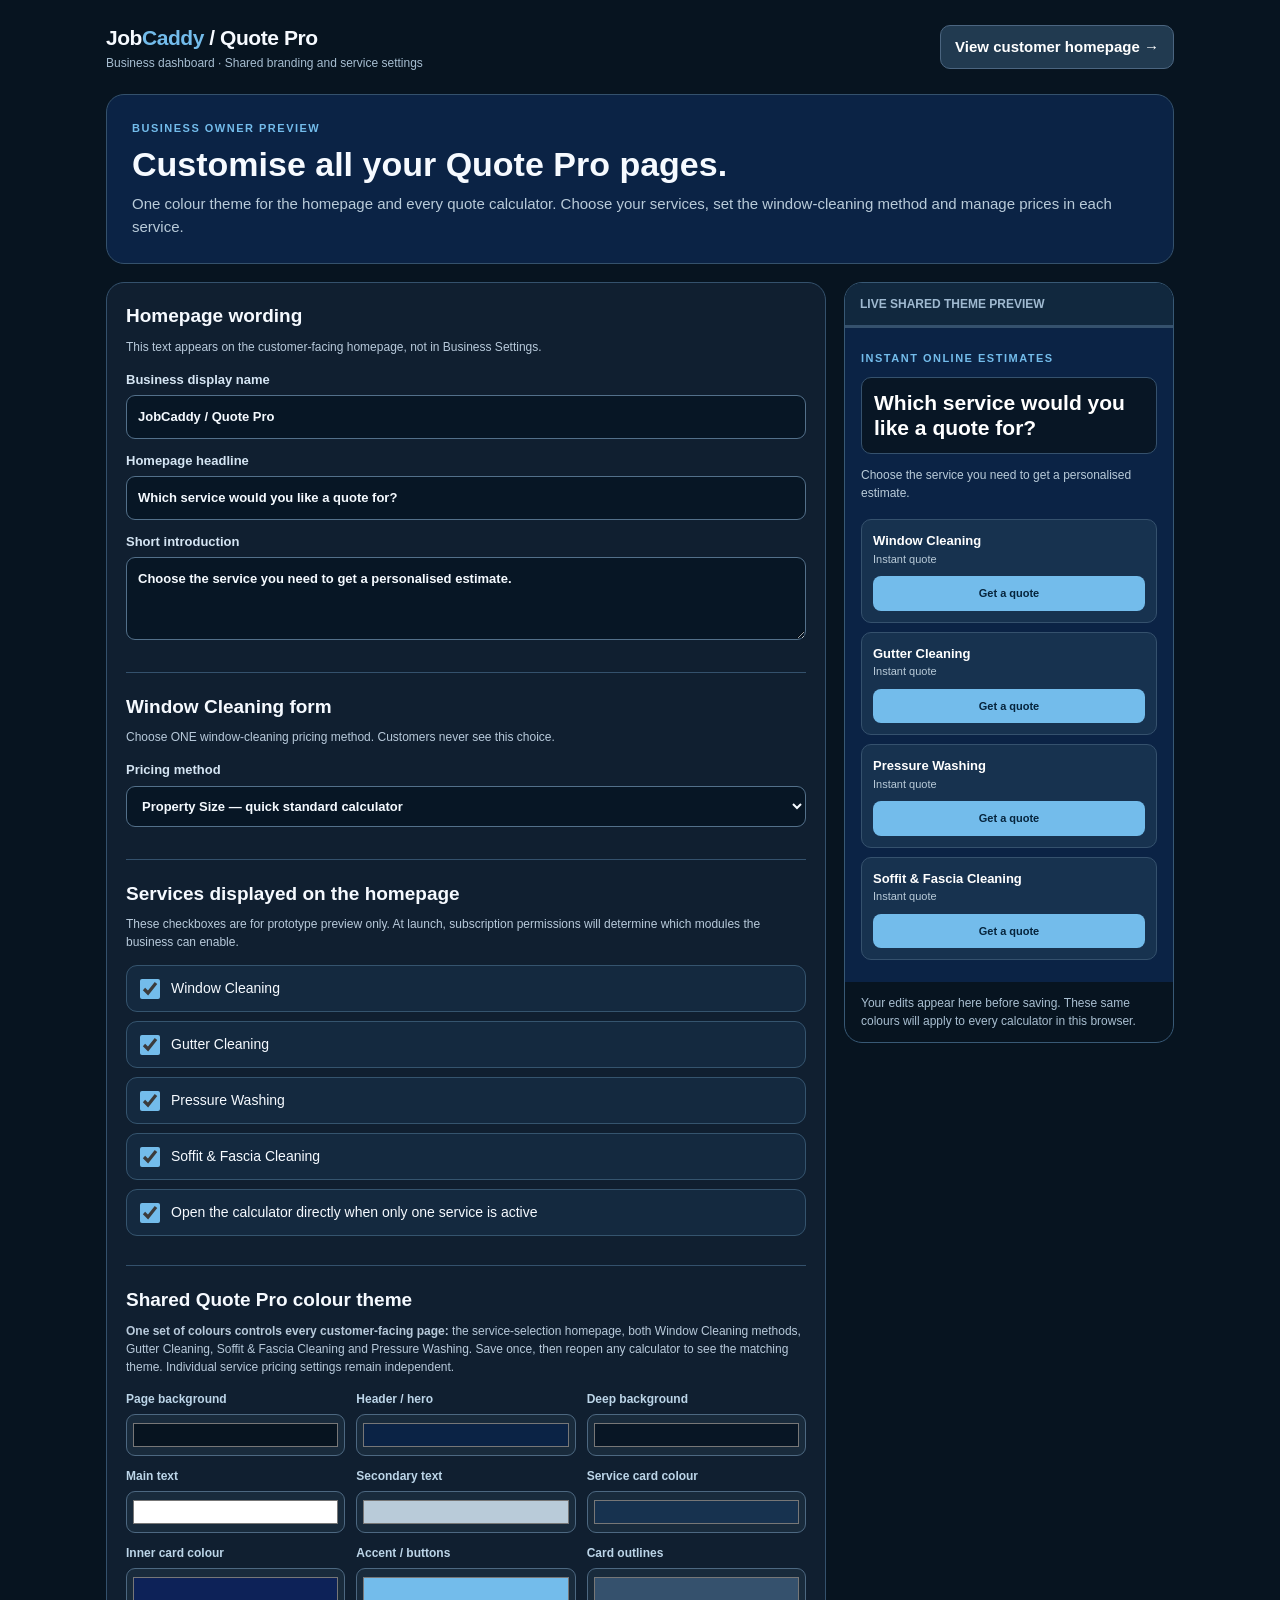
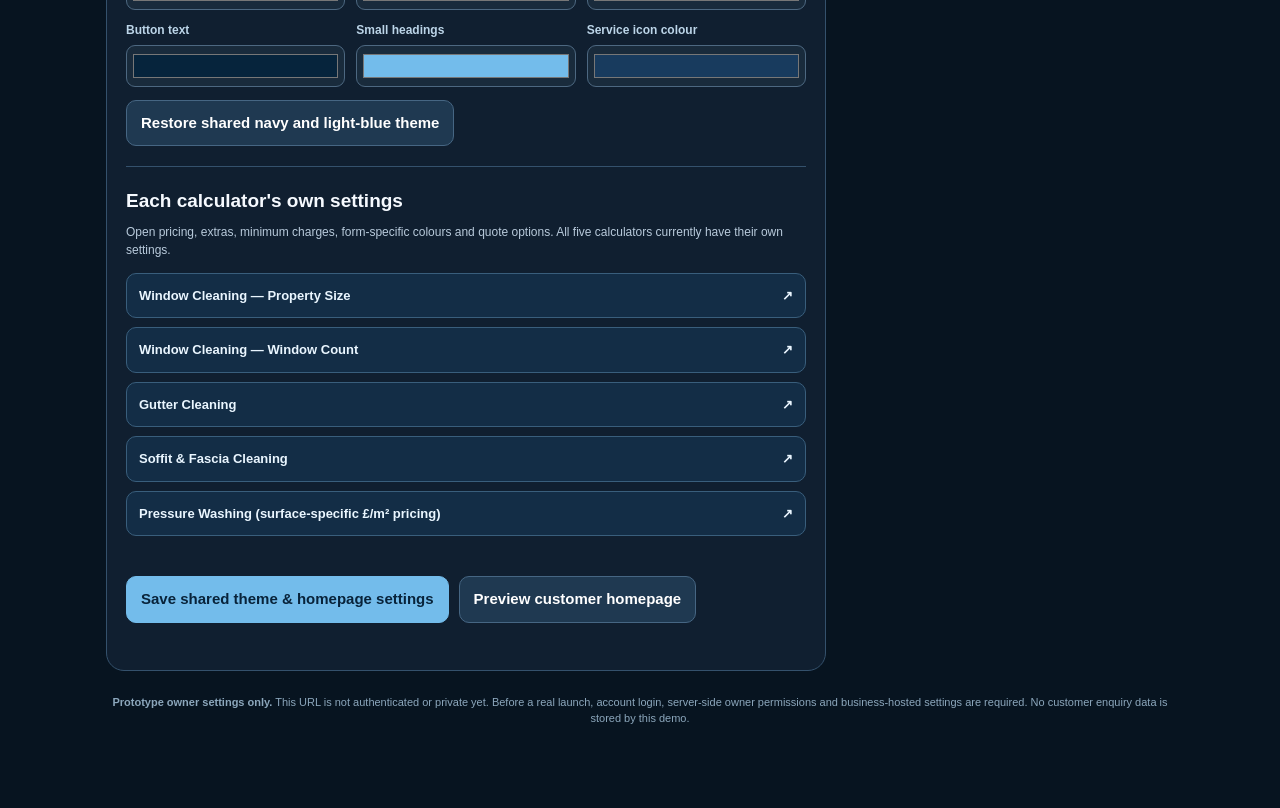
==== business-settings.html @ 9b6d3eb6 "Keep owner dashboard usable while shared theme script is deploying; preserve theme save fallback" ====
<!doctype html>
<html lang="en"><head><meta charset="utf-8"><meta name="viewport" content="width=device-width,initial-scale=1">
<title>Quote Pro — Shared Business Design &amp; Homepage Settings</title>
<style>
*{box-sizing:border-box}
body{margin:0;background:#071420;color:#f6faff;font:15px/1.5 -apple-system,BlinkMacSystemFont,"Segoe UI",sans-serif}
button,input,select,textarea{font:inherit}
button{cursor:pointer}button:focus-visible,input:focus-visible,select:focus-visible,textarea:focus-visible,a:focus-visible{outline:3px solid #73bceb;outline-offset:2px}
.wrap{max-width:1100px;margin:auto;padding:22px 16px 70px}
.top{display:flex;align-items:center;justify-content:space-between;gap:13px;flex-wrap:wrap;margin-bottom:22px}
.brand{font-size:21px;font-weight:850;letter-spacing:-.45px}.brand b{color:#73bceb}.subtitle{font-size:12px;color:#a7bed1}
.top a{background:#213a50;border:1px solid #4b6580;color:white;padding:10px 14px;border-radius:10px;text-decoration:none;font-weight:750}
.intro{border:1px solid #34516c;border-radius:18px;background:#0b2345;padding:25px;margin-bottom:18px}
.eyebrow{color:#73bceb;font-size:11px;letter-spacing:1.5px;font-weight:850}
h1{font-size:clamp(27px,4vw,34px);line-height:1.15;margin:9px 0}
h2{font-size:19px;margin:0 0 7px}h3{font-size:15px;margin:0 0 8px}
.lead{color:#b9cbd9;margin:0}
.layout{display:grid;grid-template-columns:minmax(0,1fr) minmax(250px,330px);gap:18px;align-items:start}
.settings{background:#101f30;border:1px solid #34516c;border-radius:18px;padding:19px}
.section{padding:20px 0;border-top:1px solid #34516c}.section:first-child{padding-top:0;border:0}
.help{color:#b8cadb;font-size:12px;margin:0 0 14px}
.field{display:block;font-size:13px;color:#d5e5f3;font-weight:750;margin:12px 0}
.field input,.field select,.field textarea{display:block;width:100%;min-width:0;margin-top:6px;color:#f5faff;background:#071625;border:1px solid #53708a;border-radius:9px;padding:11px}
.field textarea{resize:vertical}
.check{display:flex;align-items:center;gap:11px;font-size:14px;padding:12px 13px;border:1px solid #35546e;border-radius:11px;background:#14293f;cursor:pointer;margin:9px 0}
.check input{width:20px;height:20px;flex:0 0 20px;margin:0;accent-color:#73bceb}
.check span{flex:1}
.pickers{display:grid;grid-template-columns:repeat(3,minmax(0,1fr));gap:11px;margin-bottom:13px}
.pickers label{font-size:12px;font-weight:700;color:#bcd5e8;min-width:0}
.pickers input{display:block;width:100%;height:42px;padding:4px;margin-top:6px;border:1px solid #4d6881;border-radius:9px;background:#192b3c;cursor:pointer}
.btn{background:#1f3951;color:white;padding:11px 14px;border:1px solid #466683;border-radius:10px;font-weight:800}
.btn.primary{background:#73bceb;color:#08233a;border-color:#73bceb}
.actions{display:flex;flex-wrap:wrap;gap:10px;margin-top:20px}
.status{font-size:13px;color:#a4e8b5;min-height:18px;margin:10px 0 0}
.service-links{display:grid;gap:9px}.service-links a{display:flex;justify-content:space-between;gap:9px;border:1px solid #395e7c;border-radius:10px;padding:12px;color:#eaf6ff;text-decoration:none;background:#132d46;font-weight:730;font-size:13px}
.service-links a:hover{text-decoration:underline;border-color:#73bceb}
.preview{position:sticky;top:15px;border-radius:18px;overflow:hidden;border:1px solid #385975;background:#071420}
.previewbar{padding:12px 15px;background:#11283e;color:#9fb9d0;font-size:12px;font-weight:750}
.previewbody{padding:22px 16px}
.previewbody .heading{font-size:21px;font-weight:850;line-height:1.23;margin:10px 0}
.previewbody .subheading{font-size:12px;margin-bottom:17px}
.previewtiles{display:grid;gap:9px}
.previewtile{border:1px solid;border-radius:10px;padding:11px}
.previewtile strong{display:block;font-size:13px}
.previewtile span{font-size:11px;display:block;margin-bottom:9px}
.previewtile .previewbutton{display:block;text-align:center;font-size:11px;font-weight:850;border-radius:8px;padding:9px}
.note{color:#a9bfd1;font-size:12px;line-height:1.5;padding:12px 16px}
.footer{font-size:11px;color:#8ca7bc;margin-top:23px;text-align:center}
@media(max-width:850px){.layout{grid-template-columns:1fr}.preview{position:static}.pickers{grid-template-columns:repeat(3,minmax(0,1fr))}}
@media(max-width:450px){.pickers{grid-template-columns:repeat(2,minmax(0,1fr))}.intro{padding:19px}.settings{padding:16px}}
</style><script src="./quote-pro-theme.js"></script></head>
<body><div class="wrap">
<header class="top"><div><div class="brand">Job<b>Caddy</b> / Quote Pro</div><div class="subtitle">Business dashboard · Shared branding and service settings</div></div><a href="./?preview=1">View customer homepage →</a></header>
<div class="intro"><div class="eyebrow">BUSINESS OWNER PREVIEW</div><h1>Customise all your Quote Pro pages.</h1><p class="lead">One colour theme for the homepage and every quote calculator. Choose your services, set the window-cleaning method and manage prices in each service.</p></div>
<div class="layout"><div class="settings">
<section class="section">
<h2>Homepage wording</h2><p class="help">This text appears on the customer-facing homepage, not in Business Settings.</p>
<label class="field">Business display name<input type="text" id="businessName" maxlength="70" placeholder="Your business name"></label>
<label class="field">Homepage headline<input type="text" id="headline" maxlength="110" placeholder="Which service would you like a quote for?"></label>
<label class="field">Short introduction<textarea id="description" rows="3" maxlength="300"></textarea></label>
</section>
<section class="section">
<h2>Window Cleaning form</h2><p class="help">Choose ONE window-cleaning pricing method. Customers never see this choice.</p>
<label class="field">Pricing method<select id="windowMethod"><option value="property">Property Size — quick standard calculator</option><option value="count">Window Count — detailed calculator</option></select></label>
</section>
<section class="section">
<h2>Services displayed on the homepage</h2>
<p class="help">These checkboxes are for prototype preview only. At launch, subscription permissions will determine which modules the business can enable.</p>
<label class="check"><input type="checkbox" id="serviceWindow"><span>Window Cleaning</span></label>
<label class="check"><input type="checkbox" id="serviceGutter"><span>Gutter Cleaning</span></label>
<label class="check"><input type="checkbox" id="servicePressure"><span>Pressure Washing</span></label>
<label class="check"><input type="checkbox" id="serviceSoffit"><span>Soffit &amp; Fascia Cleaning</span></label>
<label class="check"><input type="checkbox" id="autoOpenSingle"><span>Open the calculator directly when only one service is active</span></label>
</section>
<section class="section">
<h2>Shared Quote Pro colour theme</h2><p class="help"><strong>One set of colours controls every customer-facing page:</strong> the service-selection homepage, both Window Cleaning methods, Gutter Cleaning, Soffit &amp; Fascia Cleaning and Pressure Washing. Save once, then reopen any calculator to see the matching theme. Individual service pricing settings remain independent.</p>
<div class="pickers">
<label>Page background<input type="color" id="colorBg"></label>
<label>Header / hero<input type="color" id="colorTop"></label>
<label>Deep background<input type="color" id="colorDeep"></label>
<label>Main text<input type="color" id="colorText"></label>
<label>Secondary text<input type="color" id="colorMuted"></label>
<label>Service card colour<input type="color" id="colorCard"></label>
<label>Inner card colour<input type="color" id="colorCard2"></label>
<label>Accent / buttons<input type="color" id="colorAccent"></label>
<label>Card outlines<input type="color" id="colorBorder"></label>
<label>Button text<input type="color" id="colorButtontext"></label>
<label>Small headings<input type="color" id="colorSmallheading"></label>
<label>Service icon colour<input type="color" id="colorIcon"></label>
</div><button type="button" class="btn" id="restore">Restore shared navy and light-blue theme</button>
</section>
<section class="section">
<h2>Each calculator's own settings</h2><p class="help">Open pricing, extras, minimum charges, form-specific colours and quote options. All five calculators currently have their own settings.</p>
<div class="service-links">
<a href="./Quote_Pro_Property_Size_Calculator.html?admin=1">Window Cleaning — Property Size <span>↗</span></a>
<a href="./Quote_Pro_Window_Cleaning_Prototype_v3.html?admin=1">Window Cleaning — Window Count <span>↗</span></a>
<a href="./Quote_Pro_Gutter_Cleaning_Calculator.html?admin=1">Gutter Cleaning <span>↗</span></a>
<a href="./Quote_Pro_Soffit_Fascia_Cleaning_Calculator.html?admin=1">Soffit &amp; Fascia Cleaning <span>↗</span></a>
<a href="./Quote_Pro_Pressure_Washing_v2.html?admin=1">Pressure Washing (surface-specific £/m² pricing) <span>↗</span></a>
</div></section>
<div class="actions"><button class="btn primary" type="button" id="save">Save shared theme &amp; homepage settings</button><a class="btn" style="text-decoration:none" href="./?preview=1">Preview customer homepage</a></div>
<div id="status" class="status" role="status"></div>
</div>
<aside class="preview"><div class="previewbar">LIVE SHARED THEME PREVIEW</div><div class="previewbody" id="miniHome">
<div class="eyebrow" id="miniLabel">INSTANT ONLINE ESTIMATES</div><div class="heading" id="miniHeading">Which service would you like a quote for?</div><p class="subheading" id="miniDescription"></p>
<div class="previewtiles" id="miniCards"></div></div>
<div class="note">Your edits appear here before saving. These same colours will apply to every calculator in this browser.</div></aside>
</div>
<p class="footer"><strong>Prototype owner settings only.</strong> This URL is not authenticated or private yet. Before a real launch, account login, server-side owner permissions and business-hosted settings are required. No customer enquiry data is stored by this demo.</p>
</div>
<script>
(function(){
"use strict";
const $=id=>document.getElementById(id);
const colourKey="quotepro-landing-colours-v1",homeKey="quotepro-homepage-owner-v2",windowKey="quotepro-window-method-v1";
const defaults=window.QuoteProTheme?.defaults||{bg:"#071420",top:"#0b2345",deep:"#081625",text:"#ffffff",muted:"#b9cbd9",card:"#17324f",card2:"#0d2258",accent:"#73bceb",border:"#35516d",buttontext:"#06243c",smallheading:"#73bceb",icon:"#183b5e"};
const appDefaults={businessName:"JobCaddy / Quote Pro",headline:"Which service would you like a quote for?",description:"Choose the service you need to get a personalised estimate.",services:{window:true,gutter:true,pressure:true,soffit:true},autoOpenSingle:true};
const names={bg:"Bg",top:"Top",deep:"Deep",text:"Text",muted:"Muted",card:"Card",card2:"Card2",accent:"Accent",border:"Border",buttontext:"Buttontext",smallheading:"Smallheading",icon:"Icon"};
function fromStorage(key){try{return JSON.parse(localStorage.getItem(key)||"null")}catch(e){return null}}
function initialColours(){
 if(window.QuoteProTheme)return window.QuoteProTheme.get();
 const saved=fromStorage(colourKey);return saved&&typeof saved==="object"?{...defaults,...saved}:{...defaults};
}
let colours=initialColours(),config={...appDefaults,...fromStorage(homeKey)},windowMethod="property";
if(!config.services||typeof config.services!=="object")config.services={...appDefaults.services};
try{windowMethod=localStorage.getItem(windowKey)==="count"?"count":"property"}catch(e){}
const serviceLabels={window:"Window Cleaning",gutter:"Gutter Cleaning",pressure:"Pressure Washing",soffit:"Soffit & Fascia Cleaning"};
function load(){
 $("businessName").value=config.businessName||appDefaults.businessName;
 $("headline").value=config.headline||appDefaults.headline;
 $("description").value=config.description||appDefaults.description;
 $("windowMethod").value=windowMethod;
 for(const k of Object.keys(serviceLabels))$("service"+k[0].toUpperCase()+k.slice(1)).checked=config.services[k]!==false;
 $("autoOpenSingle").checked=config.autoOpenSingle!==false;
 for(const [k,suffix] of Object.entries(names))$("color"+suffix).value=colours[k]||defaults[k];
 preview();
}
function preview(){
 const read=(key)=>$("color"+names[key]).value;
 const p=$("miniHome");
 p.style.background=read("top");p.style.color=read("text");p.style.borderTop="3px solid "+read("border");
 $("miniHeading").style.background=read("deep");$("miniHeading").style.border="1px solid "+read("border");
 $("miniHeading").style.padding="12px";$("miniHeading").style.borderRadius="10px";
 $("miniLabel").style.color=read("smallheading");
 $("miniHeading").textContent=$("headline").value||appDefaults.headline;
 $("miniDescription").textContent=$("description").value||appDefaults.description;
 $("miniDescription").style.color=read("muted");
 let active=Object.keys(serviceLabels).filter(k=>$("service"+k[0].toUpperCase()+k.slice(1)).checked);
 $("miniCards").replaceChildren();
 for(const key of active){
  let tile=document.createElement("div"),title=document.createElement("strong"),small=document.createElement("span"),button=document.createElement("div");
  tile.className="previewtile";tile.style.background=read("card");tile.style.borderColor=read("border");
  title.textContent=serviceLabels[key];small.textContent="Instant quote";small.style.color=read("muted");
  button.className="previewbutton";button.textContent="Get a quote";button.style.background=read("accent");button.style.color=read("buttontext");
  tile.append(title,small,button);$("miniCards").append(tile);
 }
}
for(const id of ["businessName","headline","description","windowMethod","autoOpenSingle",...Object.keys(serviceLabels).map(k=>"service"+k[0].toUpperCase()+k.slice(1)),...Object.values(names).map(s=>"color"+s)])
 $(id).addEventListener("input",preview);
$("restore").onclick=()=>{colours={...defaults};for(const [key,suffix] of Object.entries(names))$("color"+suffix).value=colours[key];preview();$("status").textContent="Default colours selected. Save to apply them across all Quote Pro pages."};
$("save").onclick=()=>{
 const active=Object.fromEntries(Object.keys(serviceLabels).map(k=>[k,$("service"+k[0].toUpperCase()+k.slice(1)).checked]));
 if(!Object.values(active).some(Boolean)){$("status").textContent="Enable at least one service to display.";return}
 const businessName=$("businessName").value.trim(),headline=$("headline").value.trim(),description=$("description").value.trim();
 if(!businessName||!headline){$("status").textContent="Enter a business display name and homepage headline.";return}
 const proposed={businessName,headline,description,services:active,autoOpenSingle:$("autoOpenSingle").checked};
 const palette=Object.fromEntries(Object.entries(names).map(([k,s])=>[k,$("color"+s).value]));
 try{
  if(window.QuoteProTheme)window.QuoteProTheme.save(palette);else localStorage.setItem(colourKey,JSON.stringify(palette));
  localStorage.setItem(windowKey,$("windowMethod").value);
  localStorage.setItem(homeKey,JSON.stringify(proposed));
  config=proposed;colours=palette;windowMethod=$("windowMethod").value;
  $("status").textContent="Saved! The homepage and all Quote Pro calculators now use this colour theme in this browser."
 }catch(e){$("status").textContent="Could not save in browser storage. Your settings are not stored."}
};
load();
})();
</script></body></html>
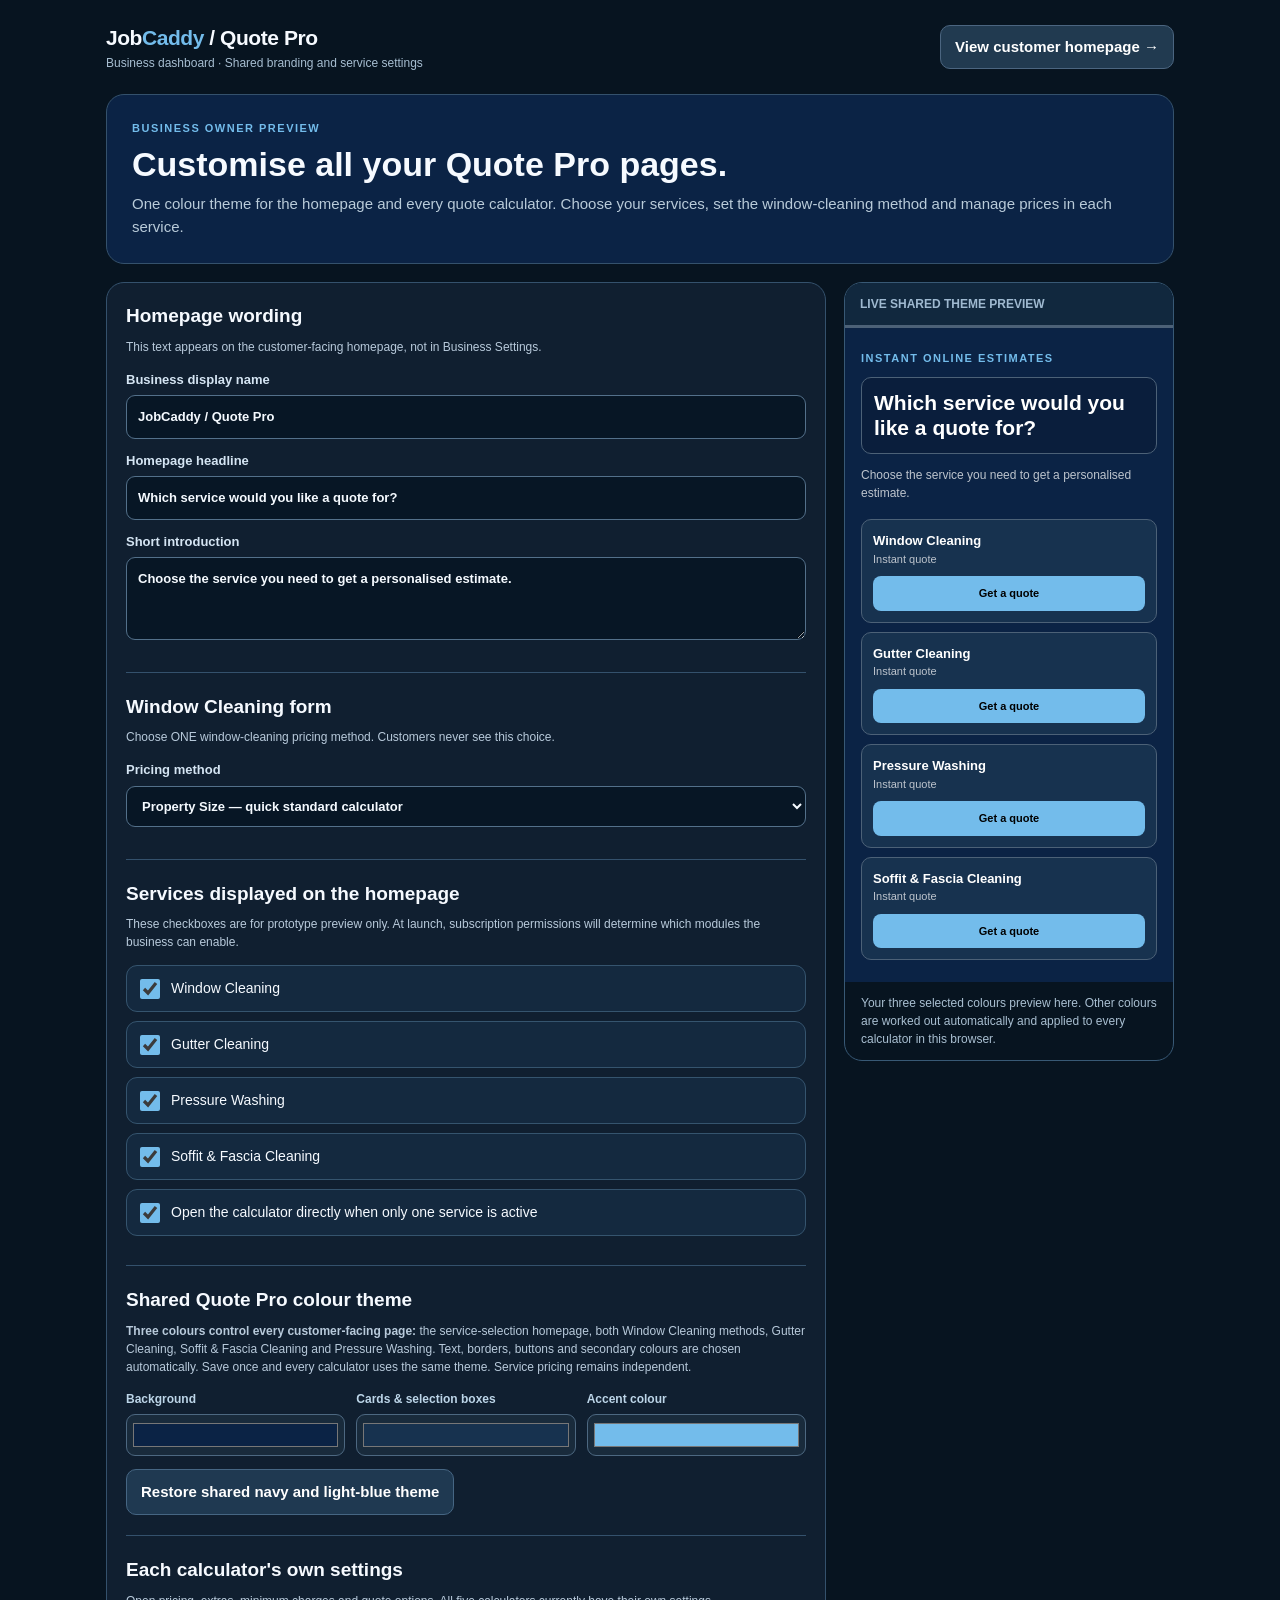
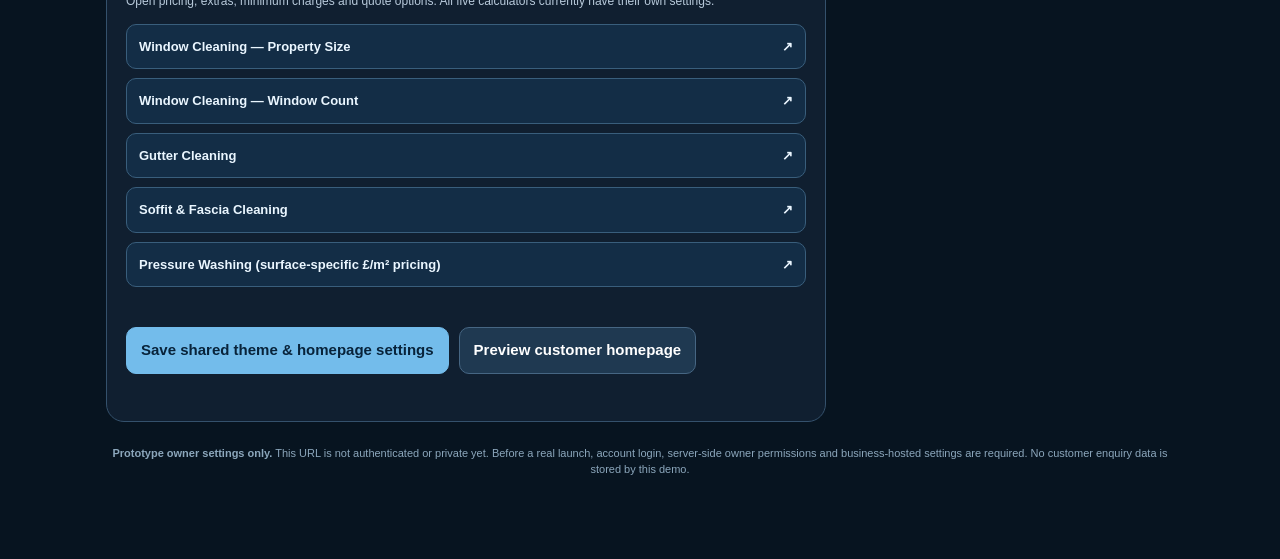
==== commit 1170b2db: "Simplify business dashboard to three colour controls with derived colours and live preview" ====
--- a/business-settings.html
+++ b/business-settings.html
@@ -73,24 +73,15 @@
 <label class="check"><input type="checkbox" id="autoOpenSingle"><span>Open the calculator directly when only one service is active</span></label>
 </section>
 <section class="section">
-<h2>Shared Quote Pro colour theme</h2><p class="help"><strong>One set of colours controls every customer-facing page:</strong> the service-selection homepage, both Window Cleaning methods, Gutter Cleaning, Soffit &amp; Fascia Cleaning and Pressure Washing. Save once, then reopen any calculator to see the matching theme. Individual service pricing settings remain independent.</p>
+<h2>Shared Quote Pro colour theme</h2><p class="help"><strong>Three colours control every customer-facing page:</strong> the service-selection homepage, both Window Cleaning methods, Gutter Cleaning, Soffit &amp; Fascia Cleaning and Pressure Washing. Text, borders, buttons and secondary colours are chosen automatically. Save once and every calculator uses the same theme. Service pricing remains independent.</p>
 <div class="pickers">
-<label>Page background<input type="color" id="colorBg"></label>
-<label>Header / hero<input type="color" id="colorTop"></label>
-<label>Deep background<input type="color" id="colorDeep"></label>
-<label>Main text<input type="color" id="colorText"></label>
-<label>Secondary text<input type="color" id="colorMuted"></label>
-<label>Service card colour<input type="color" id="colorCard"></label>
-<label>Inner card colour<input type="color" id="colorCard2"></label>
-<label>Accent / buttons<input type="color" id="colorAccent"></label>
-<label>Card outlines<input type="color" id="colorBorder"></label>
-<label>Button text<input type="color" id="colorButtontext"></label>
-<label>Small headings<input type="color" id="colorSmallheading"></label>
-<label>Service icon colour<input type="color" id="colorIcon"></label>
+<label>Background<input type="color" id="colorTop"></label>
+<label>Cards &amp; selection boxes<input type="color" id="colorCard"></label>
+<label>Accent colour<input type="color" id="colorAccent"></label>
 </div><button type="button" class="btn" id="restore">Restore shared navy and light-blue theme</button>
 </section>
 <section class="section">
-<h2>Each calculator's own settings</h2><p class="help">Open pricing, extras, minimum charges, form-specific colours and quote options. All five calculators currently have their own settings.</p>
+<h2>Each calculator's own settings</h2><p class="help">Open pricing, extras, minimum charges and quote options. All five calculators currently have their own settings.</p>
 <div class="service-links">
 <a href="./Quote_Pro_Property_Size_Calculator.html?admin=1">Window Cleaning — Property Size <span>↗</span></a>
 <a href="./Quote_Pro_Window_Cleaning_Prototype_v3.html?admin=1">Window Cleaning — Window Count <span>↗</span></a>
@@ -104,7 +95,7 @@
 <aside class="preview"><div class="previewbar">LIVE SHARED THEME PREVIEW</div><div class="previewbody" id="miniHome">
 <div class="eyebrow" id="miniLabel">INSTANT ONLINE ESTIMATES</div><div class="heading" id="miniHeading">Which service would you like a quote for?</div><p class="subheading" id="miniDescription"></p>
 <div class="previewtiles" id="miniCards"></div></div>
-<div class="note">Your edits appear here before saving. These same colours will apply to every calculator in this browser.</div></aside>
+<div class="note">Your three selected colours preview here. Other colours are worked out automatically and applied to every calculator in this browser.</div></aside>
 </div>
 <p class="footer"><strong>Prototype owner settings only.</strong> This URL is not authenticated or private yet. Before a real launch, account login, server-side owner permissions and business-hosted settings are required. No customer enquiry data is stored by this demo.</p>
 </div>
@@ -113,13 +104,13 @@
 "use strict";
 const $=id=>document.getElementById(id);
 const colourKey="quotepro-landing-colours-v1",homeKey="quotepro-homepage-owner-v2",windowKey="quotepro-window-method-v1";
-const defaults=window.QuoteProTheme?.defaults||{bg:"#071420",top:"#0b2345",deep:"#081625",text:"#ffffff",muted:"#b9cbd9",card:"#17324f",card2:"#0d2258",accent:"#73bceb",border:"#35516d",buttontext:"#06243c",smallheading:"#73bceb",icon:"#183b5e"};
+const defaults=window.QuoteProTheme?.defaults||{top:"#0b2345",card:"#17324f",accent:"#73bceb"};
 const appDefaults={businessName:"JobCaddy / Quote Pro",headline:"Which service would you like a quote for?",description:"Choose the service you need to get a personalised estimate.",services:{window:true,gutter:true,pressure:true,soffit:true},autoOpenSingle:true};
-const names={bg:"Bg",top:"Top",deep:"Deep",text:"Text",muted:"Muted",card:"Card",card2:"Card2",accent:"Accent",border:"Border",buttontext:"Buttontext",smallheading:"Smallheading",icon:"Icon"};
+const names={top:"Top",card:"Card",accent:"Accent"};
 function fromStorage(key){try{return JSON.parse(localStorage.getItem(key)||"null")}catch(e){return null}}
 function initialColours(){
  if(window.QuoteProTheme)return window.QuoteProTheme.get();
- const saved=fromStorage(colourKey);return saved&&typeof saved==="object"?{...defaults,...saved}:{...defaults};
+ const saved=fromStorage(colourKey);return saved&&typeof saved==="object"?{...defaults,...Object.fromEntries(Object.keys(defaults).filter(k=>saved[k]).map(k=>[k,saved[k]]))}:{...defaults};
 }
 let colours=initialColours(),config={...appDefaults,...fromStorage(homeKey)},windowMethod="property";
 if(!config.services||typeof config.services!=="object")config.services={...appDefaults.services};
@@ -136,9 +127,11 @@
  preview();
 }
 function preview(){
- const read=(key)=>$("color"+names[key]).value;
- const p=$("miniHome");
- p.style.background=read("top");p.style.color=read("text");p.style.borderTop="3px solid "+read("border");
+ const input=Object.fromEntries(Object.entries(names).map(([key,name])=>[key,$("color"+name).value]));
+ const p=window.QuoteProTheme?.derive(input)||{...input,deep:input.top,text:"#ffffff",muted:"#b9cbd9",border:"#35516d",smallheading:input.accent,buttontext:"#06243c"};
+ const read=key=>p[key];
+ const box=$("miniHome");
+ box.style.background=read("top");box.style.color=read("text");box.style.borderTop="3px solid "+read("border");
  $("miniHeading").style.background=read("deep");$("miniHeading").style.border="1px solid "+read("border");
  $("miniHeading").style.padding="12px";$("miniHeading").style.borderRadius="10px";
  $("miniLabel").style.color=read("smallheading");
@@ -166,10 +159,11 @@
  const proposed={businessName,headline,description,services:active,autoOpenSingle:$("autoOpenSingle").checked};
  const palette=Object.fromEntries(Object.entries(names).map(([k,s])=>[k,$("color"+s).value]));
  try{
-  if(window.QuoteProTheme)window.QuoteProTheme.save(palette);else localStorage.setItem(colourKey,JSON.stringify(palette));
+  const savedTheme=window.QuoteProTheme?window.QuoteProTheme.save(palette):palette;
+  if(!window.QuoteProTheme)localStorage.setItem(colourKey,JSON.stringify(palette));
   localStorage.setItem(windowKey,$("windowMethod").value);
   localStorage.setItem(homeKey,JSON.stringify(proposed));
-  config=proposed;colours=palette;windowMethod=$("windowMethod").value;
+  config=proposed;colours=savedTheme;windowMethod=$("windowMethod").value;
   $("status").textContent="Saved! The homepage and all Quote Pro calculators now use this colour theme in this browser."
  }catch(e){$("status").textContent="Could not save in browser storage. Your settings are not stored."}
 };
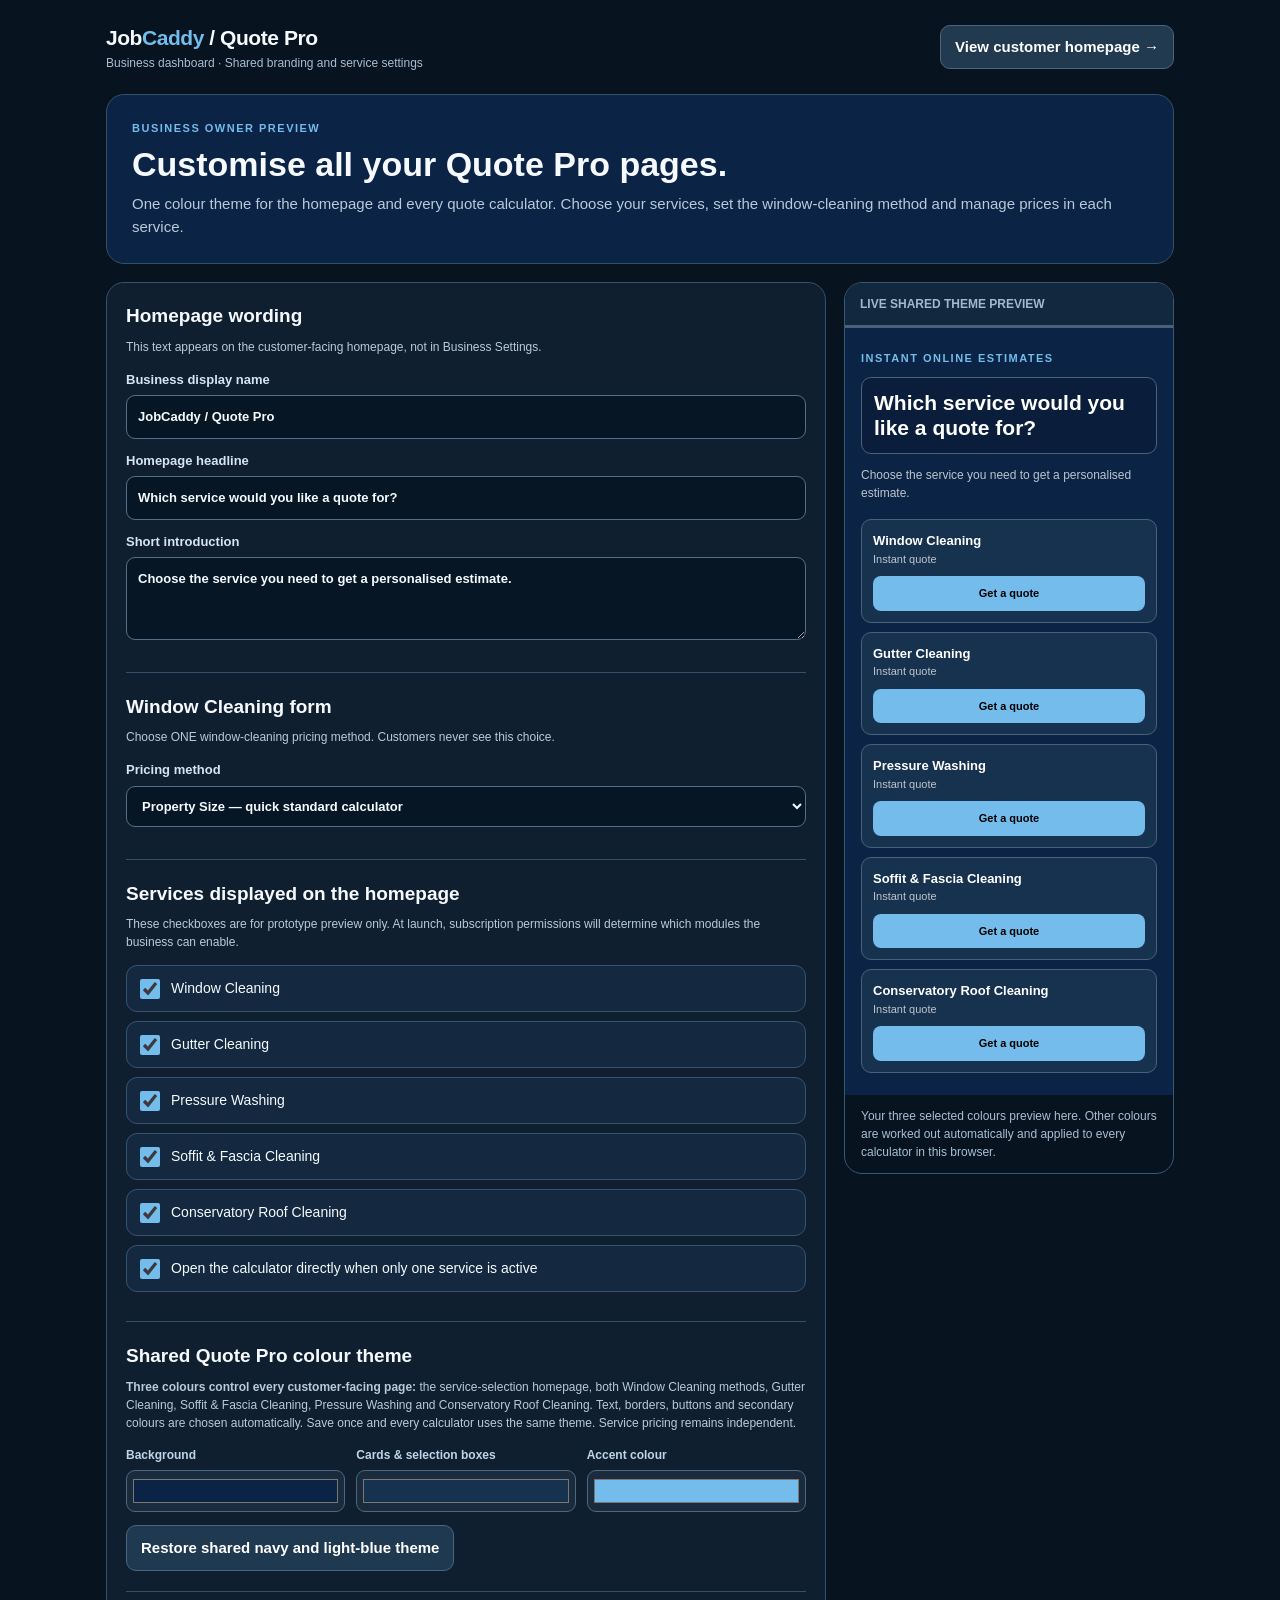
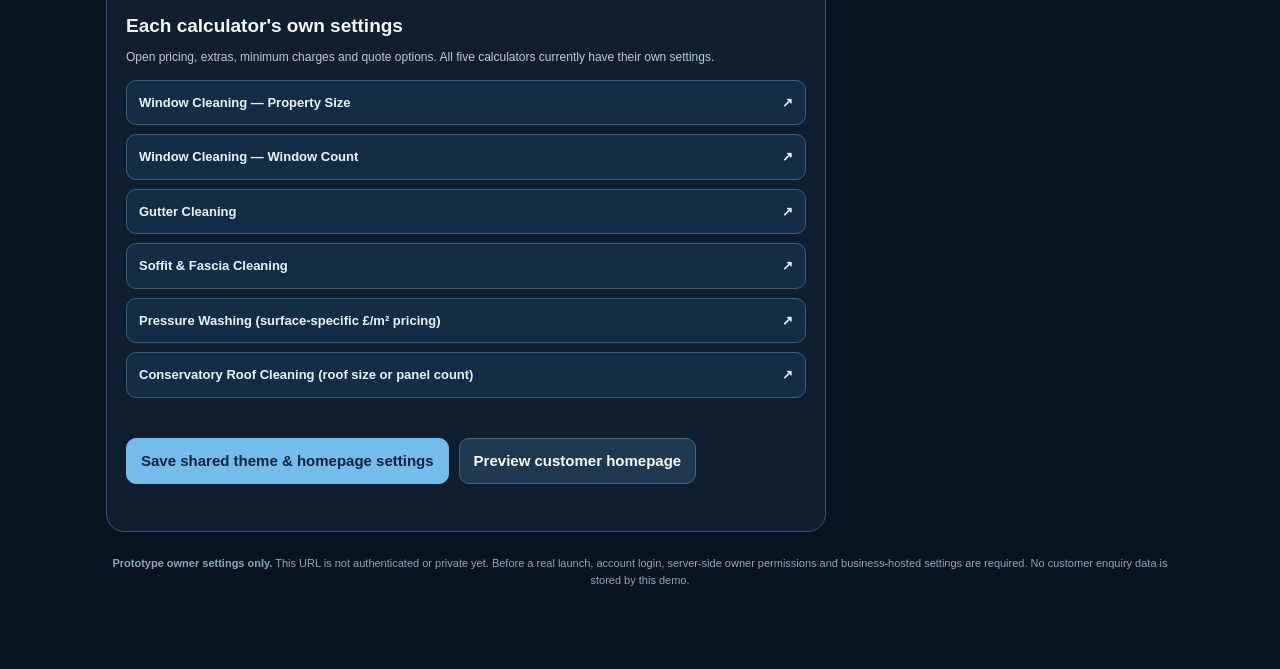
==== commit f734ec1b: "Expose roof cleaning pricing and service toggle in Business Settings" ====
--- a/business-settings.html
+++ b/business-settings.html
@@ -70,10 +70,11 @@
 <label class="check"><input type="checkbox" id="serviceGutter"><span>Gutter Cleaning</span></label>
 <label class="check"><input type="checkbox" id="servicePressure"><span>Pressure Washing</span></label>
 <label class="check"><input type="checkbox" id="serviceSoffit"><span>Soffit &amp; Fascia Cleaning</span></label>
+<label class="check"><input type="checkbox" id="serviceConservatoryRoof"><span>Conservatory Roof Cleaning</span></label>
 <label class="check"><input type="checkbox" id="autoOpenSingle"><span>Open the calculator directly when only one service is active</span></label>
 </section>
 <section class="section">
-<h2>Shared Quote Pro colour theme</h2><p class="help"><strong>Three colours control every customer-facing page:</strong> the service-selection homepage, both Window Cleaning methods, Gutter Cleaning, Soffit &amp; Fascia Cleaning and Pressure Washing. Text, borders, buttons and secondary colours are chosen automatically. Save once and every calculator uses the same theme. Service pricing remains independent.</p>
+<h2>Shared Quote Pro colour theme</h2><p class="help"><strong>Three colours control every customer-facing page:</strong> the service-selection homepage, both Window Cleaning methods, Gutter Cleaning, Soffit &amp; Fascia Cleaning, Pressure Washing and Conservatory Roof Cleaning. Text, borders, buttons and secondary colours are chosen automatically. Save once and every calculator uses the same theme. Service pricing remains independent.</p>
 <div class="pickers">
 <label>Background<input type="color" id="colorTop"></label>
 <label>Cards &amp; selection boxes<input type="color" id="colorCard"></label>
@@ -88,6 +89,7 @@
 <a href="./Quote_Pro_Gutter_Cleaning_Calculator.html?admin=1">Gutter Cleaning <span>↗</span></a>
 <a href="./Quote_Pro_Soffit_Fascia_Cleaning_Calculator.html?admin=1">Soffit &amp; Fascia Cleaning <span>↗</span></a>
 <a href="./Quote_Pro_Pressure_Washing_v2.html?admin=1">Pressure Washing (surface-specific £/m² pricing) <span>↗</span></a>
+<a href="./Quote_Pro_Conservatory_Roof_Cleaning_Calculator.html?admin=1">Conservatory Roof Cleaning (roof size or panel count) <span>↗</span></a>
 </div></section>
 <div class="actions"><button class="btn primary" type="button" id="save">Save shared theme &amp; homepage settings</button><a class="btn" style="text-decoration:none" href="./?preview=1">Preview customer homepage</a></div>
 <div id="status" class="status" role="status"></div>
@@ -105,17 +107,20 @@
 const $=id=>document.getElementById(id);
 const colourKey="quotepro-landing-colours-v1",homeKey="quotepro-homepage-owner-v2",windowKey="quotepro-window-method-v1";
 const defaults=window.QuoteProTheme?.defaults||{top:"#0b2345",card:"#17324f",accent:"#73bceb"};
-const appDefaults={businessName:"JobCaddy / Quote Pro",headline:"Which service would you like a quote for?",description:"Choose the service you need to get a personalised estimate.",services:{window:true,gutter:true,pressure:true,soffit:true},autoOpenSingle:true};
+const appDefaults={businessName:"JobCaddy / Quote Pro",headline:"Which service would you like a quote for?",description:"Choose the service you need to get a personalised estimate.",services:{window:true,gutter:true,pressure:true,soffit:true,conservatoryRoof:true},autoOpenSingle:true};
 const names={top:"Top",card:"Card",accent:"Accent"};
 function fromStorage(key){try{return JSON.parse(localStorage.getItem(key)||"null")}catch(e){return null}}
 function initialColours(){
  if(window.QuoteProTheme)return window.QuoteProTheme.get();
  const saved=fromStorage(colourKey);return saved&&typeof saved==="object"?{...defaults,...Object.fromEntries(Object.keys(defaults).filter(k=>saved[k]).map(k=>[k,saved[k]]))}:{...defaults};
 }
-let colours=initialColours(),config={...appDefaults,...fromStorage(homeKey)},windowMethod="property";
-if(!config.services||typeof config.services!=="object")config.services={...appDefaults.services};
+const savedHome=fromStorage(homeKey);
+let colours=initialColours(),config={...appDefaults,...savedHome},windowMethod="property";
+if(savedHome?.services && typeof savedHome.services==="object"){
+ config.services={...appDefaults.services,conservatoryRoof:false,...savedHome.services};
+}else config.services={...appDefaults.services};
 try{windowMethod=localStorage.getItem(windowKey)==="count"?"count":"property"}catch(e){}
-const serviceLabels={window:"Window Cleaning",gutter:"Gutter Cleaning",pressure:"Pressure Washing",soffit:"Soffit & Fascia Cleaning"};
+const serviceLabels={window:"Window Cleaning",gutter:"Gutter Cleaning",pressure:"Pressure Washing",soffit:"Soffit & Fascia Cleaning",conservatoryRoof:"Conservatory Roof Cleaning"};
 function load(){
  $("businessName").value=config.businessName||appDefaults.businessName;
  $("headline").value=config.headline||appDefaults.headline;
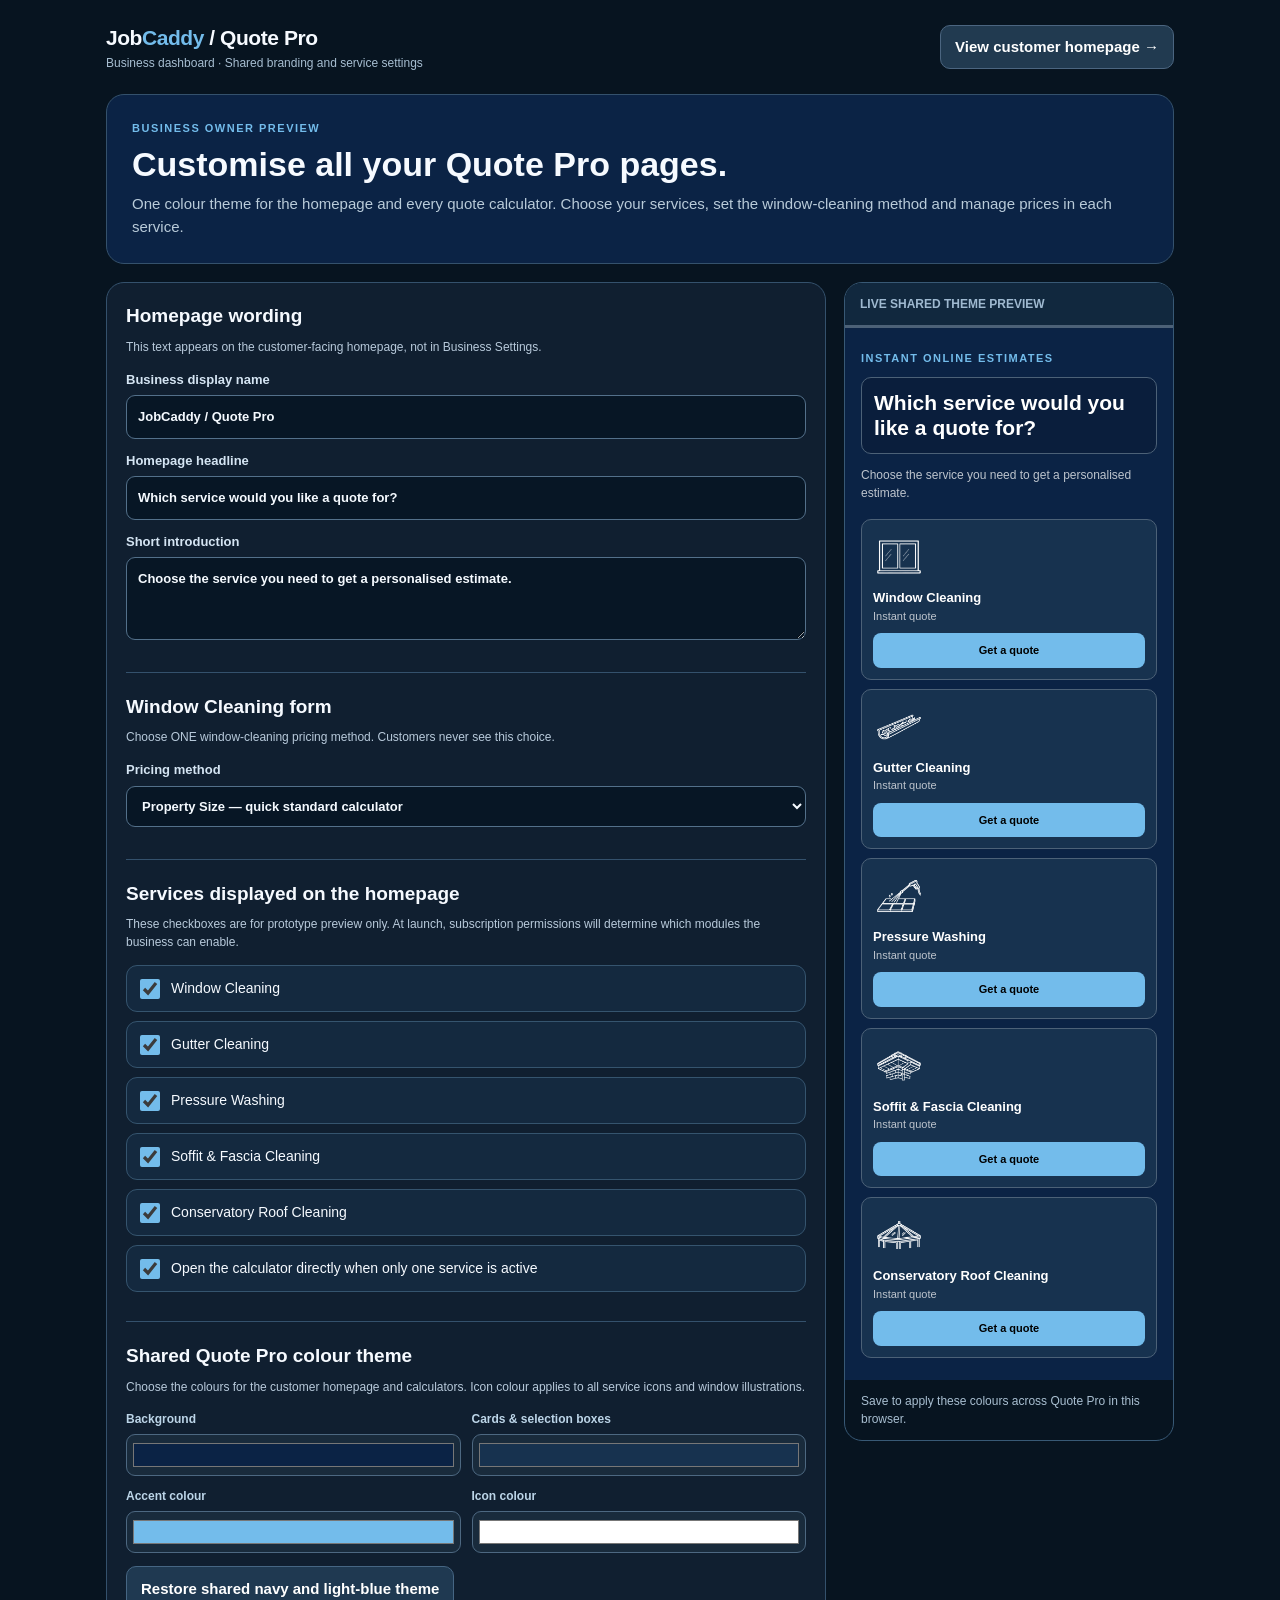
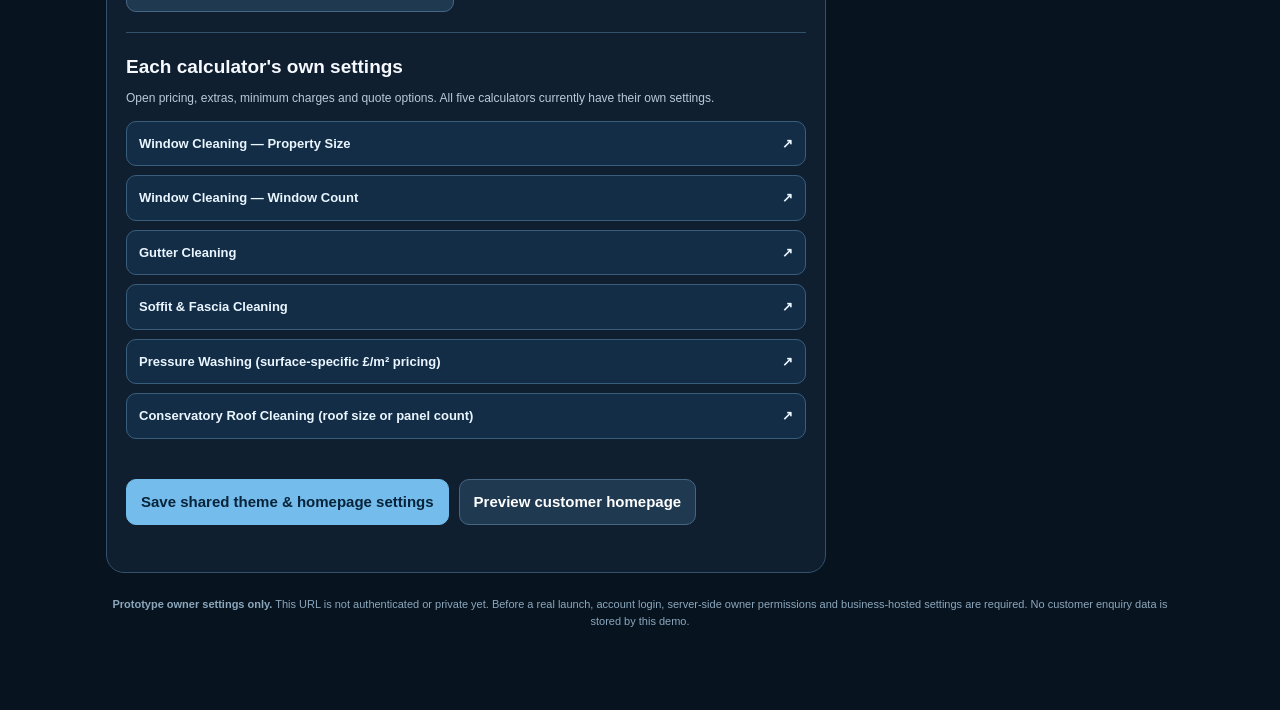
==== commit 436ff74c: "Add the shared icon colour picker and live artwork preview" ====
--- a/business-settings.html
+++ b/business-settings.html
@@ -25,7 +25,7 @@
 .check{display:flex;align-items:center;gap:11px;font-size:14px;padding:12px 13px;border:1px solid #35546e;border-radius:11px;background:#14293f;cursor:pointer;margin:9px 0}
 .check input{width:20px;height:20px;flex:0 0 20px;margin:0;accent-color:#73bceb}
 .check span{flex:1}
-.pickers{display:grid;grid-template-columns:repeat(3,minmax(0,1fr));gap:11px;margin-bottom:13px}
+.pickers{display:grid;grid-template-columns:repeat(2,minmax(0,1fr));gap:11px;margin-bottom:13px}
 .pickers label{font-size:12px;font-weight:700;color:#bcd5e8;min-width:0}
 .pickers input{display:block;width:100%;height:42px;padding:4px;margin-top:6px;border:1px solid #4d6881;border-radius:9px;background:#192b3c;cursor:pointer}
 .btn{background:#1f3951;color:white;padding:11px 14px;border:1px solid #466683;border-radius:10px;font-weight:800}
@@ -41,14 +41,15 @@
 .previewbody .subheading{font-size:12px;margin-bottom:17px}
 .previewtiles{display:grid;gap:9px}
 .previewtile{border:1px solid;border-radius:10px;padding:11px}
+.previewtile .service-art{width:52px;height:52px;margin-bottom:5px}
 .previewtile strong{display:block;font-size:13px}
 .previewtile span{font-size:11px;display:block;margin-bottom:9px}
 .previewtile .previewbutton{display:block;text-align:center;font-size:11px;font-weight:850;border-radius:8px;padding:9px}
 .note{color:#a9bfd1;font-size:12px;line-height:1.5;padding:12px 16px}
 .footer{font-size:11px;color:#8ca7bc;margin-top:23px;text-align:center}
-@media(max-width:850px){.layout{grid-template-columns:1fr}.preview{position:static}.pickers{grid-template-columns:repeat(3,minmax(0,1fr))}}
+@media(max-width:850px){.layout{grid-template-columns:1fr}.preview{position:static}}
 @media(max-width:450px){.pickers{grid-template-columns:repeat(2,minmax(0,1fr))}.intro{padding:19px}.settings{padding:16px}}
-</style><script src="./quote-pro-theme.js"></script></head>
+</style><link rel="stylesheet" href="./quote-pro-service-art.css?v=icon-colour"><script src="./quote-pro-theme.js?v=icon-colour"></script></head>
 <body><div class="wrap">
 <header class="top"><div><div class="brand">Job<b>Caddy</b> / Quote Pro</div><div class="subtitle">Business dashboard · Shared branding and service settings</div></div><a href="./?preview=1">View customer homepage →</a></header>
 <div class="intro"><div class="eyebrow">BUSINESS OWNER PREVIEW</div><h1>Customise all your Quote Pro pages.</h1><p class="lead">One colour theme for the homepage and every quote calculator. Choose your services, set the window-cleaning method and manage prices in each service.</p></div>
@@ -74,11 +75,12 @@
 <label class="check"><input type="checkbox" id="autoOpenSingle"><span>Open the calculator directly when only one service is active</span></label>
 </section>
 <section class="section">
-<h2>Shared Quote Pro colour theme</h2><p class="help"><strong>Three colours control every customer-facing page:</strong> the service-selection homepage, both Window Cleaning methods, Gutter Cleaning, Soffit &amp; Fascia Cleaning, Pressure Washing and Conservatory Roof Cleaning. Text, borders, buttons and secondary colours are chosen automatically. Save once and every calculator uses the same theme. Service pricing remains independent.</p>
+<h2>Shared Quote Pro colour theme</h2><p class="help">Choose the colours for the customer homepage and calculators. Icon colour applies to all service icons and window illustrations.</p>
 <div class="pickers">
 <label>Background<input type="color" id="colorTop"></label>
 <label>Cards &amp; selection boxes<input type="color" id="colorCard"></label>
 <label>Accent colour<input type="color" id="colorAccent"></label>
+<label>Icon colour<input type="color" id="colorIcons" value="#ffffff"></label>
 </div><button type="button" class="btn" id="restore">Restore shared navy and light-blue theme</button>
 </section>
 <section class="section">
@@ -97,7 +99,7 @@
 <aside class="preview"><div class="previewbar">LIVE SHARED THEME PREVIEW</div><div class="previewbody" id="miniHome">
 <div class="eyebrow" id="miniLabel">INSTANT ONLINE ESTIMATES</div><div class="heading" id="miniHeading">Which service would you like a quote for?</div><p class="subheading" id="miniDescription"></p>
 <div class="previewtiles" id="miniCards"></div></div>
-<div class="note">Your three selected colours preview here. Other colours are worked out automatically and applied to every calculator in this browser.</div></aside>
+<div class="note">Save to apply these colours across Quote Pro in this browser.</div></aside>
 </div>
 <p class="footer"><strong>Prototype owner settings only.</strong> This URL is not authenticated or private yet. Before a real launch, account login, server-side owner permissions and business-hosted settings are required. No customer enquiry data is stored by this demo.</p>
 </div>
@@ -106,12 +108,12 @@
 "use strict";
 const $=id=>document.getElementById(id);
 const colourKey="quotepro-landing-colours-v1",homeKey="quotepro-homepage-owner-v2",windowKey="quotepro-window-method-v1";
-const defaults=window.QuoteProTheme?.defaults||{top:"#0b2345",card:"#17324f",accent:"#73bceb"};
+const defaults=window.QuoteProTheme?.defaults||{top:"#0b2345",card:"#17324f",accent:"#73bceb",icons:"#ffffff"};
 const appDefaults={businessName:"JobCaddy / Quote Pro",headline:"Which service would you like a quote for?",description:"Choose the service you need to get a personalised estimate.",services:{window:true,gutter:true,pressure:true,soffit:true,conservatoryRoof:true},autoOpenSingle:true};
-const names={top:"Top",card:"Card",accent:"Accent"};
+const names={top:"Top",card:"Card",accent:"Accent",icons:"Icons"};
 function fromStorage(key){try{return JSON.parse(localStorage.getItem(key)||"null")}catch(e){return null}}
 function initialColours(){
- if(window.QuoteProTheme)return window.QuoteProTheme.get();
+ if(window.QuoteProTheme)return {...defaults,...window.QuoteProTheme.get()};
  const saved=fromStorage(colourKey);return saved&&typeof saved==="object"?{...defaults,...Object.fromEntries(Object.keys(defaults).filter(k=>saved[k]).map(k=>[k,saved[k]]))}:{...defaults};
 }
 const savedHome=fromStorage(homeKey);
@@ -136,6 +138,7 @@
  const p=window.QuoteProTheme?.derive(input)||{...input,deep:input.top,text:"#ffffff",muted:"#b9cbd9",border:"#35516d",smallheading:input.accent,buttontext:"#06243c"};
  const read=key=>p[key];
  const box=$("miniHome");
+ box.style.setProperty("--qp-icons",input.icons);
  box.style.background=read("top");box.style.color=read("text");box.style.borderTop="3px solid "+read("border");
  $("miniHeading").style.background=read("deep");$("miniHeading").style.border="1px solid "+read("border");
  $("miniHeading").style.padding="12px";$("miniHeading").style.borderRadius="10px";
@@ -150,7 +153,11 @@
   tile.className="previewtile";tile.style.background=read("card");tile.style.borderColor=read("border");
   title.textContent=serviceLabels[key];small.textContent="Instant quote";small.style.color=read("muted");
   button.className="previewbutton";button.textContent="Get a quote";button.style.background=read("accent");button.style.color=read("buttontext");
-  tile.append(title,small,button);$("miniCards").append(tile);
+  const art=document.createElement("div");
+  art.className="service-art";
+  art.dataset.service=key;
+  art.setAttribute("aria-hidden","true");
+  tile.append(art,title,small,button);$("miniCards").append(tile);
  }
 }
 for(const id of ["businessName","headline","description","windowMethod","autoOpenSingle",...Object.keys(serviceLabels).map(k=>"service"+k[0].toUpperCase()+k.slice(1)),...Object.values(names).map(s=>"color"+s)])
--- a/quote-pro-service-art.css
+++ b/quote-pro-service-art.css
@@ -0,0 +1,17 @@
+/* Artwork from the approved Quote Pro service reference sheet. */
+.service-art {
+  width: 100px;
+  height: 100px;
+  flex: 0 0 100px;
+  background-color: var(--qp-icons, #fff);
+  -webkit-mask: var(--service-art) center / contain no-repeat;
+  mask: var(--service-art) center / contain no-repeat;
+}
+@media (max-width: 650px) {
+  .service-art { width: 88px; height: 88px; flex-basis: 88px; }
+}
+.service-art[data-service="window"] { --service-art: url("[data-uri]"); }
+.service-art[data-service="gutter"] { --service-art: url("[data-uri]"); }
+.service-art[data-service="pressure"] { --service-art: url("[data-uri]"); }
+.service-art[data-service="soffit"] { --service-art: url("[data-uri]"); }
+.service-art[data-service="conservatoryRoof"] { --service-art: url("[data-uri]"); }
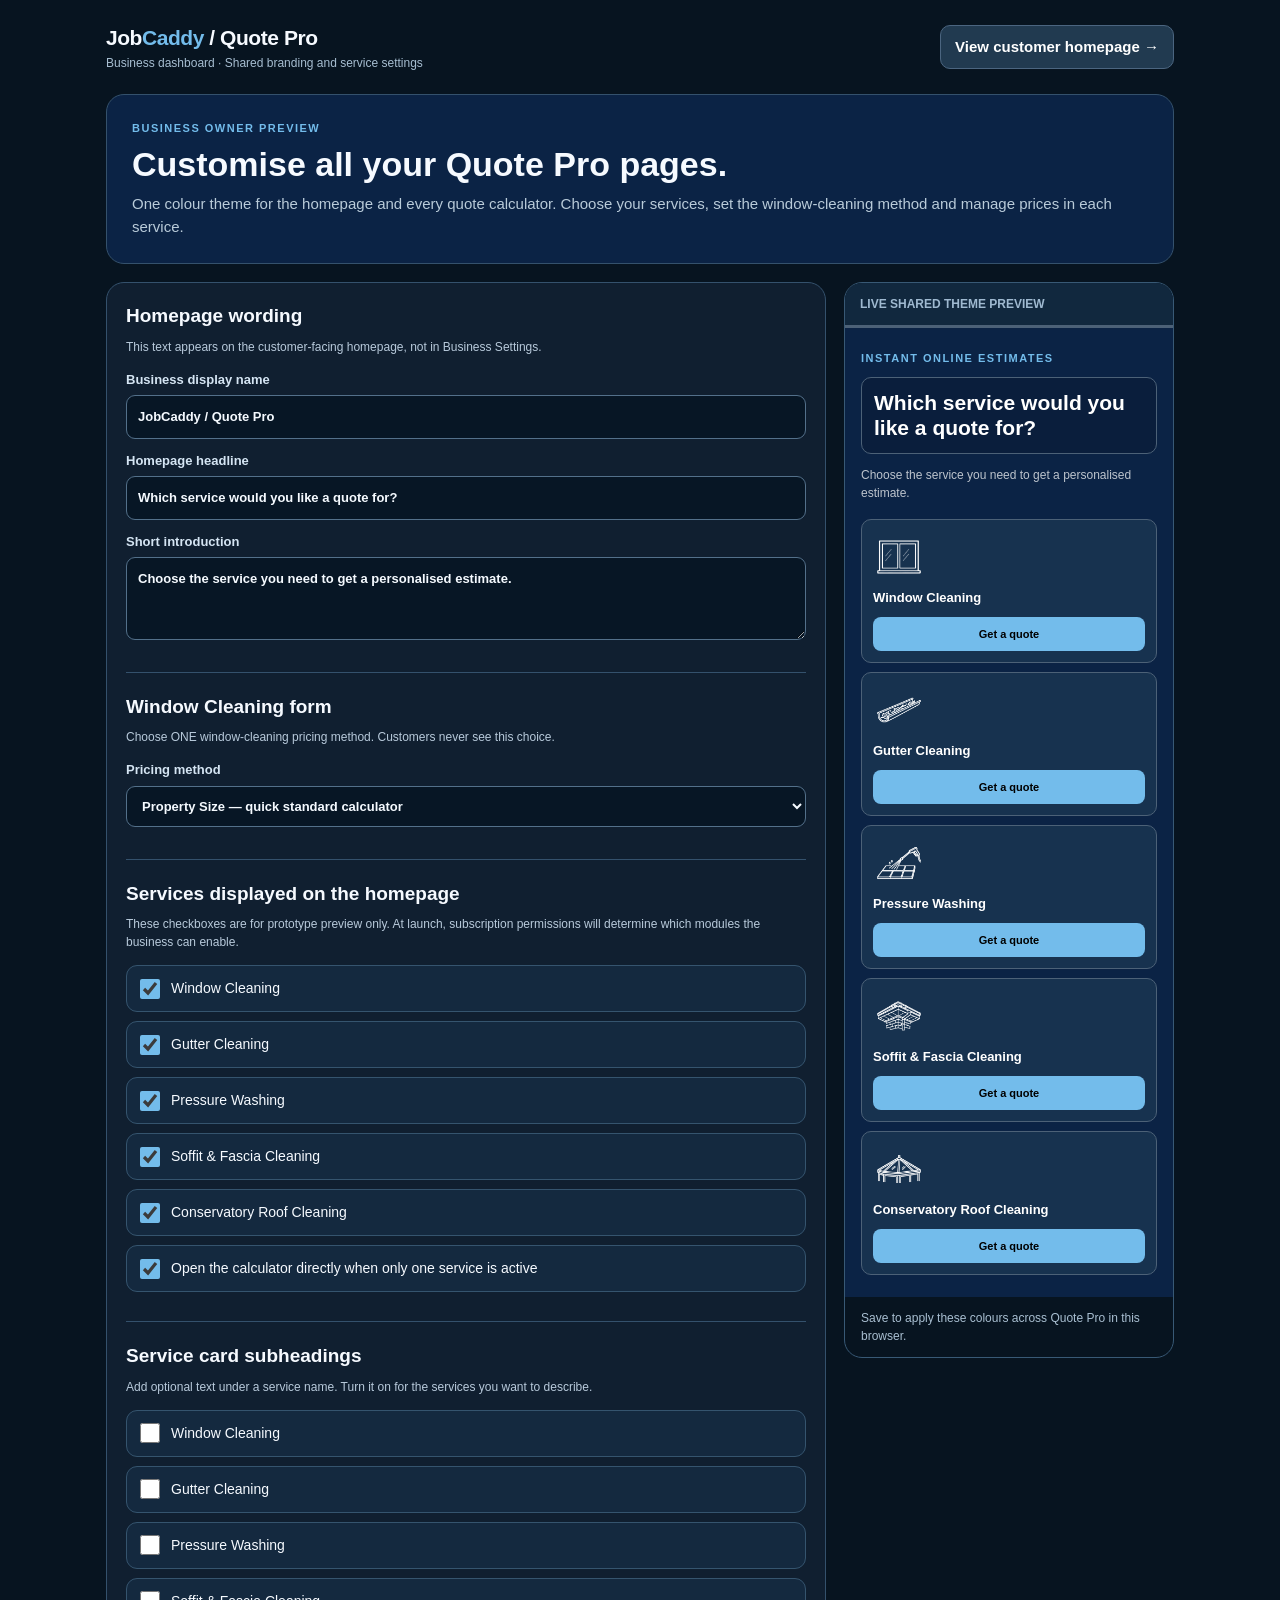
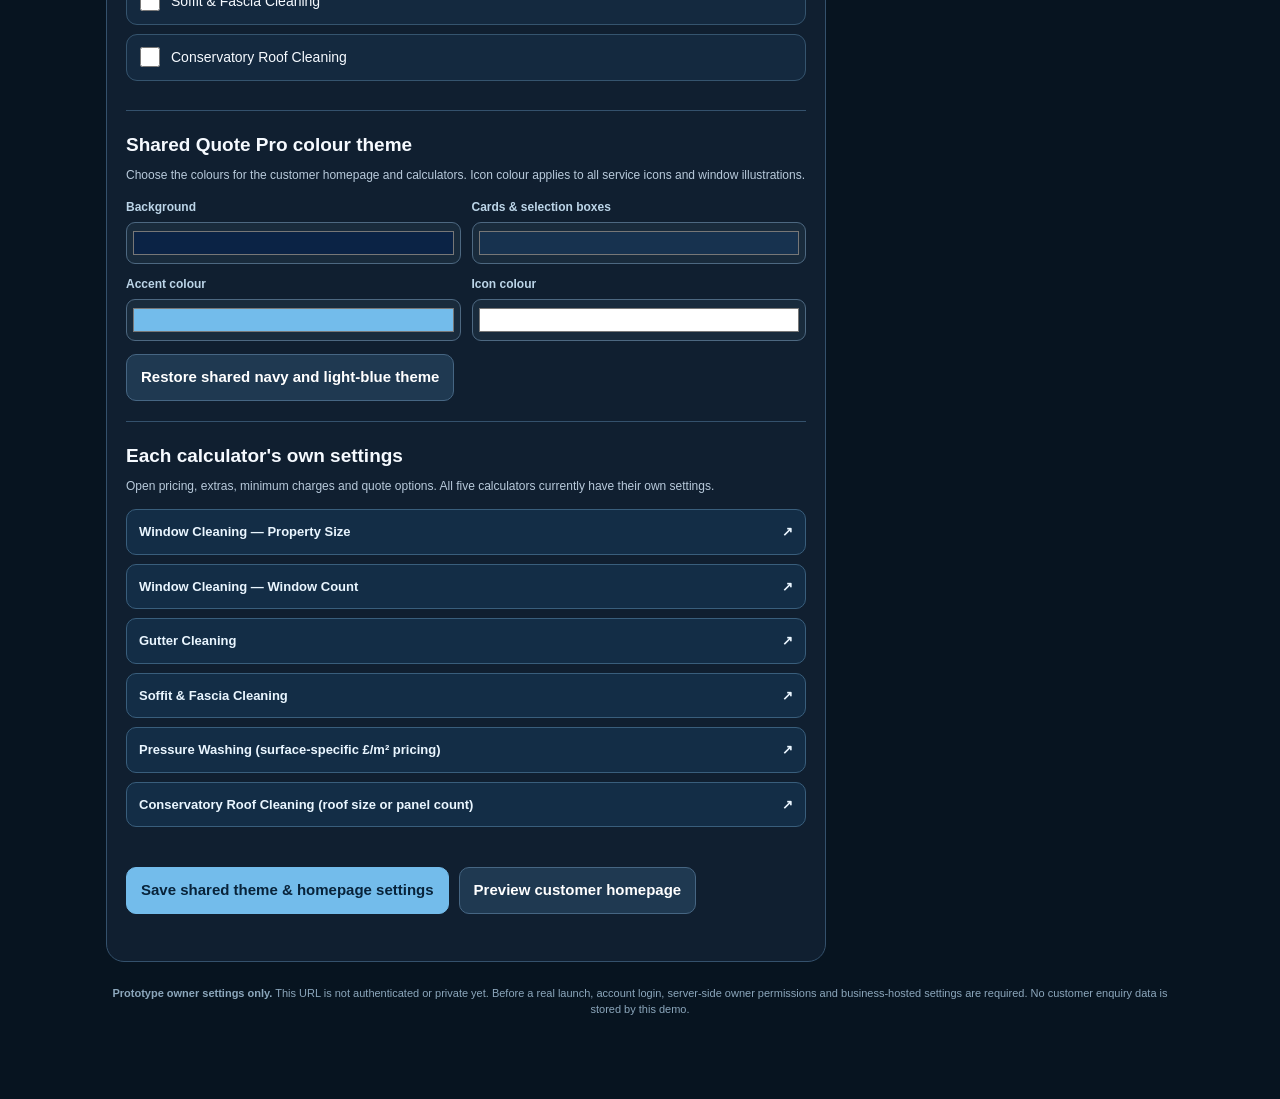
==== commit b3b77950: "Add optional blank subheading controls for each service" ====
--- a/business-settings.html
+++ b/business-settings.html
@@ -43,13 +43,16 @@
 .previewtile{border:1px solid;border-radius:10px;padding:11px}
 .previewtile .service-art{width:52px;height:52px;margin-bottom:5px}
 .previewtile strong{display:block;font-size:13px}
-.previewtile span{font-size:11px;display:block;margin-bottom:9px}
+.previewtile strong{margin-bottom:9px}
+.previewtile .card-subheading{font-size:11px;margin:-4px 0 9px;white-space:pre-line;overflow-wrap:anywhere}
+.service-subheading .field{margin-left:12px}
+.service-subheading .field[hidden]{display:none}
 .previewtile .previewbutton{display:block;text-align:center;font-size:11px;font-weight:850;border-radius:8px;padding:9px}
 .note{color:#a9bfd1;font-size:12px;line-height:1.5;padding:12px 16px}
 .footer{font-size:11px;color:#8ca7bc;margin-top:23px;text-align:center}
 @media(max-width:850px){.layout{grid-template-columns:1fr}.preview{position:static}}
 @media(max-width:450px){.pickers{grid-template-columns:repeat(2,minmax(0,1fr))}.intro{padding:19px}.settings{padding:16px}}
-</style><link rel="stylesheet" href="./quote-pro-service-art.css?v=icon-colour"><script src="./quote-pro-theme.js?v=icon-colour"></script></head>
+</style><link rel="stylesheet" href="./quote-pro-service-art.css?v=icon-colour"><script src="./quote-pro-theme.js?v=icon-colour"></script><script src="./quote-pro-screen-fades.js?v=2" defer></script></head>
 <body><div class="wrap">
 <header class="top"><div><div class="brand">Job<b>Caddy</b> / Quote Pro</div><div class="subtitle">Business dashboard · Shared branding and service settings</div></div><a href="./?preview=1">View customer homepage →</a></header>
 <div class="intro"><div class="eyebrow">BUSINESS OWNER PREVIEW</div><h1>Customise all your Quote Pro pages.</h1><p class="lead">One colour theme for the homepage and every quote calculator. Choose your services, set the window-cleaning method and manage prices in each service.</p></div>
@@ -73,6 +76,11 @@
 <label class="check"><input type="checkbox" id="serviceSoffit"><span>Soffit &amp; Fascia Cleaning</span></label>
 <label class="check"><input type="checkbox" id="serviceConservatoryRoof"><span>Conservatory Roof Cleaning</span></label>
 <label class="check"><input type="checkbox" id="autoOpenSingle"><span>Open the calculator directly when only one service is active</span></label>
+</section>
+<section class="section">
+<h2>Service card subheadings</h2>
+<p class="help">Add optional text under a service name. Turn it on for the services you want to describe.</p>
+<div id="serviceSubheadings"></div>
 </section>
 <section class="section">
 <h2>Shared Quote Pro colour theme</h2><p class="help">Choose the colours for the customer homepage and calculators. Icon colour applies to all service icons and window illustrations.</p>
@@ -123,6 +131,30 @@
 }else config.services={...appDefaults.services};
 try{windowMethod=localStorage.getItem(windowKey)==="count"?"count":"property"}catch(e){}
 const serviceLabels={window:"Window Cleaning",gutter:"Gutter Cleaning",pressure:"Pressure Washing",soffit:"Soffit & Fascia Cleaning",conservatoryRoof:"Conservatory Roof Cleaning"};
+const subheadingFields=new Map();
+for(const [key,name] of Object.entries(serviceLabels)){
+ const field=document.createElement("div"),toggle=document.createElement("label"),enabled=document.createElement("input");
+ const label=document.createElement("label"),text=document.createElement("textarea");
+ field.className="service-subheading";
+ toggle.className="check";
+ enabled.type="checkbox";
+ label.className="field";
+ label.id="service-subheading-"+key;
+ label.textContent=name+" subheading";
+ text.rows=2;
+ enabled.setAttribute("aria-controls",label.id);
+ toggle.append(enabled,name);
+ label.append(text);
+ field.append(toggle,label);
+ $("serviceSubheadings").append(field);
+ const saved=config.serviceSubheadings?.[key];
+ enabled.checked=saved?.enabled===true;
+ label.hidden=!enabled.checked;
+ text.value=typeof saved?.text==="string"?saved.text:"";
+ enabled.addEventListener("change",()=>{label.hidden=!enabled.checked;preview()});
+ text.addEventListener("input",preview);
+ subheadingFields.set(key,{enabled,text});
+}
 function load(){
  $("businessName").value=config.businessName||appDefaults.businessName;
  $("headline").value=config.headline||appDefaults.headline;
@@ -149,15 +181,25 @@
  let active=Object.keys(serviceLabels).filter(k=>$("service"+k[0].toUpperCase()+k.slice(1)).checked);
  $("miniCards").replaceChildren();
  for(const key of active){
-  let tile=document.createElement("div"),title=document.createElement("strong"),small=document.createElement("span"),button=document.createElement("div");
+  let tile=document.createElement("div"),title=document.createElement("strong"),button=document.createElement("div");
   tile.className="previewtile";tile.style.background=read("card");tile.style.borderColor=read("border");
-  title.textContent=serviceLabels[key];small.textContent="Instant quote";small.style.color=read("muted");
+  title.textContent=serviceLabels[key];
   button.className="previewbutton";button.textContent="Get a quote";button.style.background=read("accent");button.style.color=read("buttontext");
   const art=document.createElement("div");
   art.className="service-art";
   art.dataset.service=key;
   art.setAttribute("aria-hidden","true");
-  tile.append(art,title,small,button);$("miniCards").append(tile);
+  tile.append(art,title);
+  const fields=subheadingFields.get(key),text=fields.text.value.trim();
+  if(fields.enabled.checked&&text){
+   const paragraph=document.createElement("p");
+   paragraph.className="card-subheading";
+   paragraph.textContent=text;
+   paragraph.style.color=read("muted");
+   tile.append(paragraph);
+  }
+  tile.append(button);
+  $("miniCards").append(tile);
  }
 }
 for(const id of ["businessName","headline","description","windowMethod","autoOpenSingle",...Object.keys(serviceLabels).map(k=>"service"+k[0].toUpperCase()+k.slice(1)),...Object.values(names).map(s=>"color"+s)])
@@ -168,7 +210,8 @@
  if(!Object.values(active).some(Boolean)){$("status").textContent="Enable at least one service to display.";return}
  const businessName=$("businessName").value.trim(),headline=$("headline").value.trim(),description=$("description").value.trim();
  if(!businessName||!headline){$("status").textContent="Enter a business display name and homepage headline.";return}
- const proposed={businessName,headline,description,services:active,autoOpenSingle:$("autoOpenSingle").checked};
+ const serviceSubheadings=Object.fromEntries([...subheadingFields].map(([key,{enabled,text}])=>[key,{enabled:enabled.checked,text:text.value.trim()}]));
+ const proposed={businessName,headline,description,services:active,serviceSubheadings,autoOpenSingle:$("autoOpenSingle").checked};
  const palette=Object.fromEntries(Object.entries(names).map(([k,s])=>[k,$("color"+s).value]));
  try{
   const savedTheme=window.QuoteProTheme?window.QuoteProTheme.save(palette):palette;
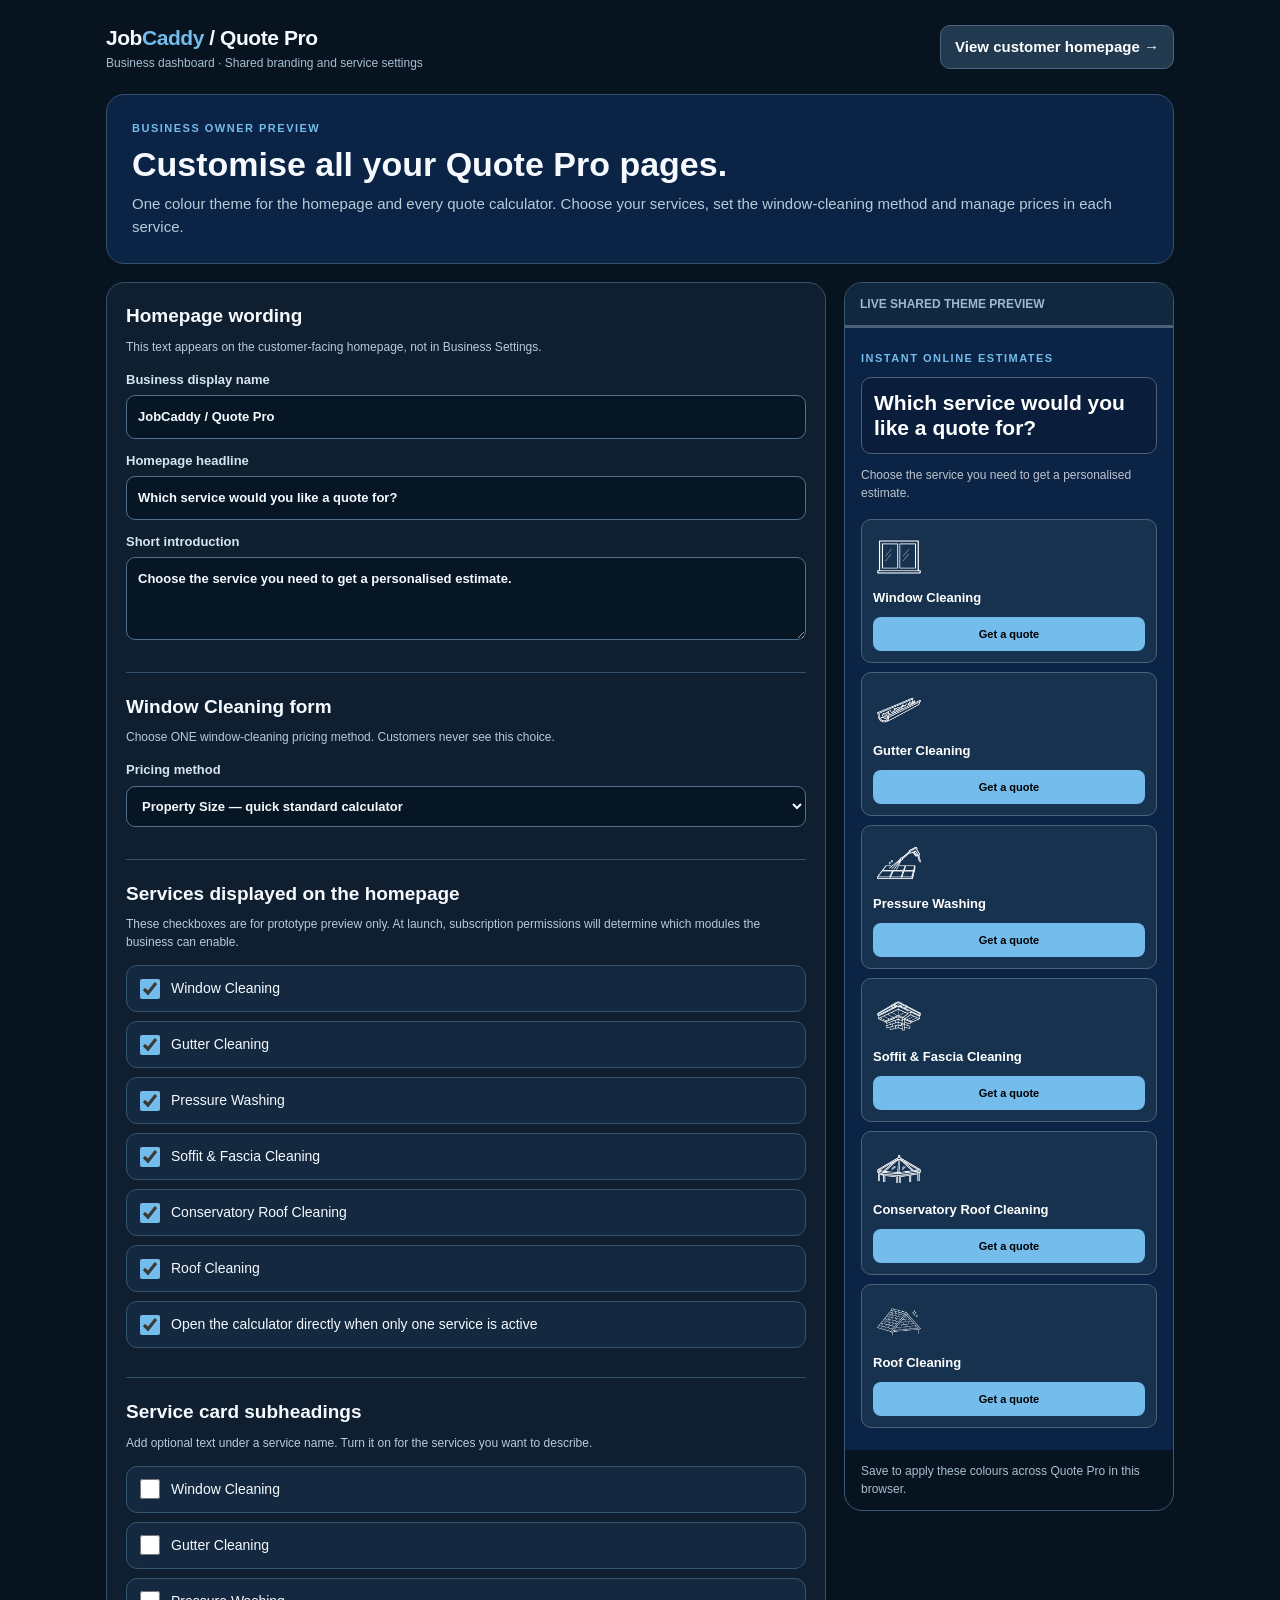
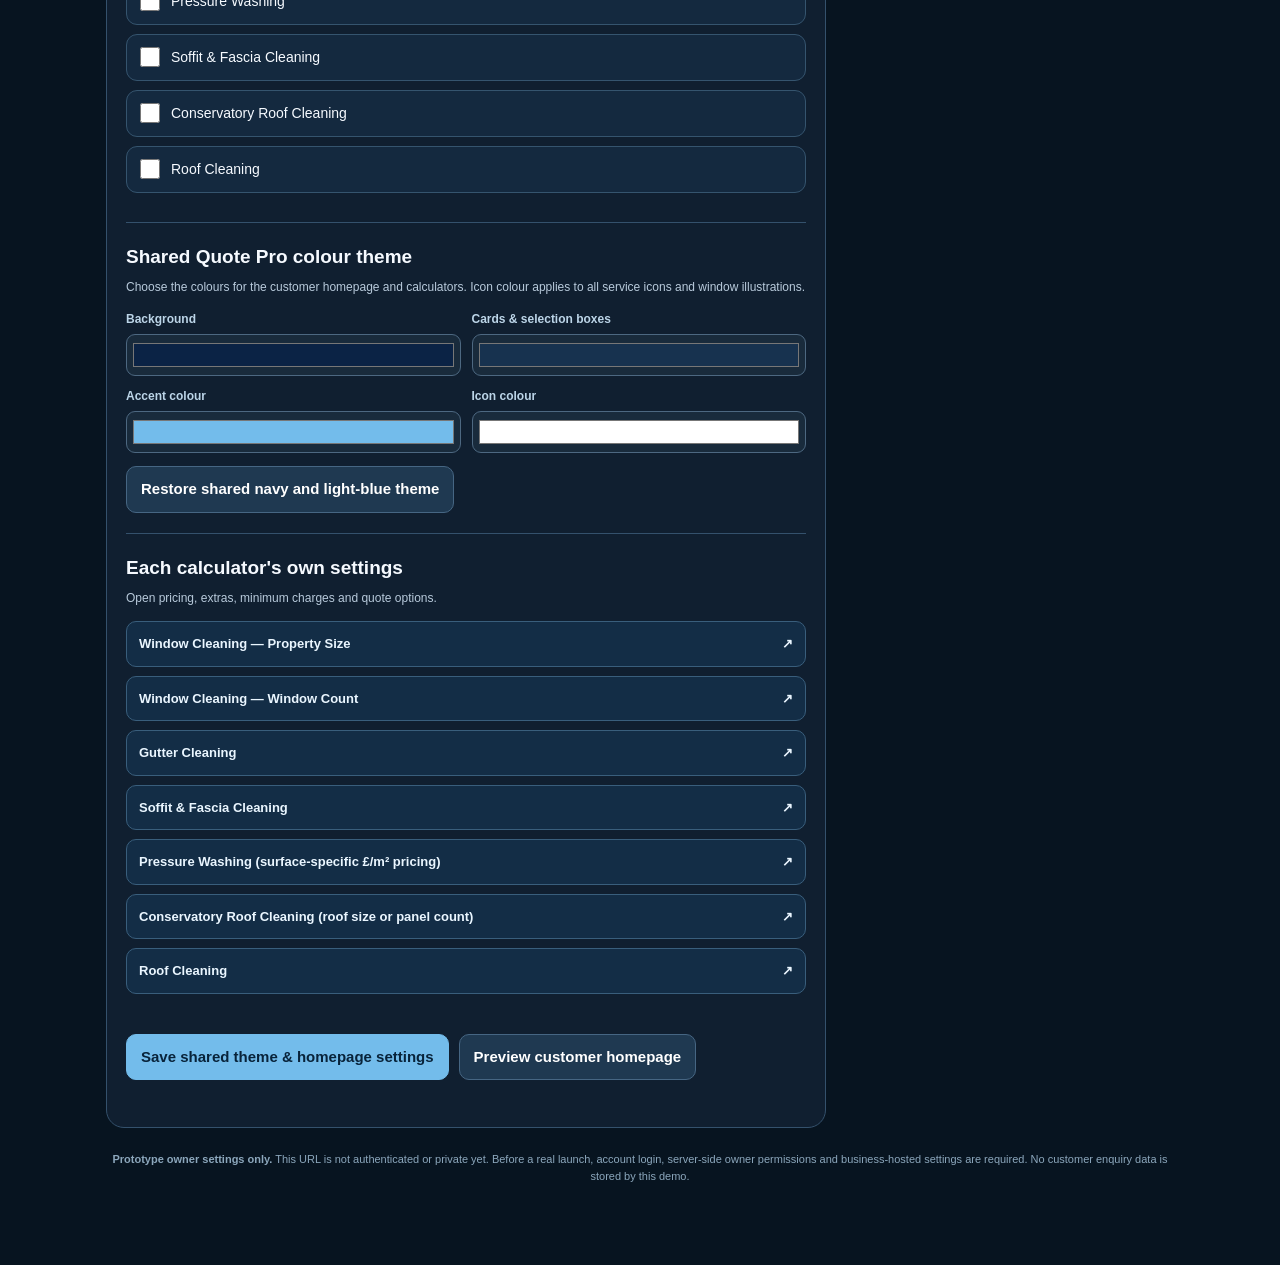
==== commit 6c4dfc72: "Add Roof Cleaning to business settings" ====
--- a/business-settings.html
+++ b/business-settings.html
@@ -52,7 +52,7 @@
 .footer{font-size:11px;color:#8ca7bc;margin-top:23px;text-align:center}
 @media(max-width:850px){.layout{grid-template-columns:1fr}.preview{position:static}}
 @media(max-width:450px){.pickers{grid-template-columns:repeat(2,minmax(0,1fr))}.intro{padding:19px}.settings{padding:16px}}
-</style><link rel="stylesheet" href="./quote-pro-service-art.css?v=icon-colour"><script src="./quote-pro-theme.js?v=icon-colour"></script><script src="./quote-pro-screen-fades.js?v=2" defer></script></head>
+</style><link rel="stylesheet" href="./quote-pro-service-art.css?v=icon-colour"><link rel="stylesheet" href="./quote-pro-roof-art.css"><script src="./quote-pro-theme.js?v=icon-colour"></script><script src="./quote-pro-screen-fades.js?v=2" defer></script></head>
 <body><div class="wrap">
 <header class="top"><div><div class="brand">Job<b>Caddy</b> / Quote Pro</div><div class="subtitle">Business dashboard · Shared branding and service settings</div></div><a href="./?preview=1">View customer homepage →</a></header>
 <div class="intro"><div class="eyebrow">BUSINESS OWNER PREVIEW</div><h1>Customise all your Quote Pro pages.</h1><p class="lead">One colour theme for the homepage and every quote calculator. Choose your services, set the window-cleaning method and manage prices in each service.</p></div>
@@ -75,6 +75,7 @@
 <label class="check"><input type="checkbox" id="servicePressure"><span>Pressure Washing</span></label>
 <label class="check"><input type="checkbox" id="serviceSoffit"><span>Soffit &amp; Fascia Cleaning</span></label>
 <label class="check"><input type="checkbox" id="serviceConservatoryRoof"><span>Conservatory Roof Cleaning</span></label>
+<label class="check"><input type="checkbox" id="serviceRoof"><span>Roof Cleaning</span></label>
 <label class="check"><input type="checkbox" id="autoOpenSingle"><span>Open the calculator directly when only one service is active</span></label>
 </section>
 <section class="section">
@@ -92,7 +93,7 @@
 </div><button type="button" class="btn" id="restore">Restore shared navy and light-blue theme</button>
 </section>
 <section class="section">
-<h2>Each calculator's own settings</h2><p class="help">Open pricing, extras, minimum charges and quote options. All five calculators currently have their own settings.</p>
+<h2>Each calculator's own settings</h2><p class="help">Open pricing, extras, minimum charges and quote options.</p>
 <div class="service-links">
 <a href="./Quote_Pro_Property_Size_Calculator.html?admin=1">Window Cleaning — Property Size <span>↗</span></a>
 <a href="./Quote_Pro_Window_Cleaning_Prototype_v3.html?admin=1">Window Cleaning — Window Count <span>↗</span></a>
@@ -100,6 +101,7 @@
 <a href="./Quote_Pro_Soffit_Fascia_Cleaning_Calculator.html?admin=1">Soffit &amp; Fascia Cleaning <span>↗</span></a>
 <a href="./Quote_Pro_Pressure_Washing_v2.html?admin=1">Pressure Washing (surface-specific £/m² pricing) <span>↗</span></a>
 <a href="./Quote_Pro_Conservatory_Roof_Cleaning_Calculator.html?admin=1">Conservatory Roof Cleaning (roof size or panel count) <span>↗</span></a>
+<a href="./Quote_Pro_Roof_Cleaning_Calculator.html?admin=1">Roof Cleaning <span>↗</span></a>
 </div></section>
 <div class="actions"><button class="btn primary" type="button" id="save">Save shared theme &amp; homepage settings</button><a class="btn" style="text-decoration:none" href="./?preview=1">Preview customer homepage</a></div>
 <div id="status" class="status" role="status"></div>
@@ -117,7 +119,7 @@
 const $=id=>document.getElementById(id);
 const colourKey="quotepro-landing-colours-v1",homeKey="quotepro-homepage-owner-v2",windowKey="quotepro-window-method-v1";
 const defaults=window.QuoteProTheme?.defaults||{top:"#0b2345",card:"#17324f",accent:"#73bceb",icons:"#ffffff"};
-const appDefaults={businessName:"JobCaddy / Quote Pro",headline:"Which service would you like a quote for?",description:"Choose the service you need to get a personalised estimate.",services:{window:true,gutter:true,pressure:true,soffit:true,conservatoryRoof:true},autoOpenSingle:true};
+const appDefaults={businessName:"JobCaddy / Quote Pro",headline:"Which service would you like a quote for?",description:"Choose the service you need to get a personalised estimate.",services:{window:true,gutter:true,pressure:true,soffit:true,conservatoryRoof:true,roof:true},autoOpenSingle:true};
 const names={top:"Top",card:"Card",accent:"Accent",icons:"Icons"};
 function fromStorage(key){try{return JSON.parse(localStorage.getItem(key)||"null")}catch(e){return null}}
 function initialColours(){
@@ -127,10 +129,10 @@
 const savedHome=fromStorage(homeKey);
 let colours=initialColours(),config={...appDefaults,...savedHome},windowMethod="property";
 if(savedHome?.services && typeof savedHome.services==="object"){
- config.services={...appDefaults.services,conservatoryRoof:false,...savedHome.services};
+ config.services={...appDefaults.services,conservatoryRoof:false,roof:!Object.values(savedHome.services).includes(false),...savedHome.services};
 }else config.services={...appDefaults.services};
 try{windowMethod=localStorage.getItem(windowKey)==="count"?"count":"property"}catch(e){}
-const serviceLabels={window:"Window Cleaning",gutter:"Gutter Cleaning",pressure:"Pressure Washing",soffit:"Soffit & Fascia Cleaning",conservatoryRoof:"Conservatory Roof Cleaning"};
+const serviceLabels={window:"Window Cleaning",gutter:"Gutter Cleaning",pressure:"Pressure Washing",soffit:"Soffit & Fascia Cleaning",conservatoryRoof:"Conservatory Roof Cleaning",roof:"Roof Cleaning"};
 const subheadingFields=new Map();
 for(const [key,name] of Object.entries(serviceLabels)){
  const field=document.createElement("div"),toggle=document.createElement("label"),enabled=document.createElement("input");
--- a/quote-pro-roof-art.css
+++ b/quote-pro-roof-art.css
@@ -0,0 +1,3 @@
+.service-art[data-service="roof"] {
+  --service-art: url("[data-uri]");
+}
